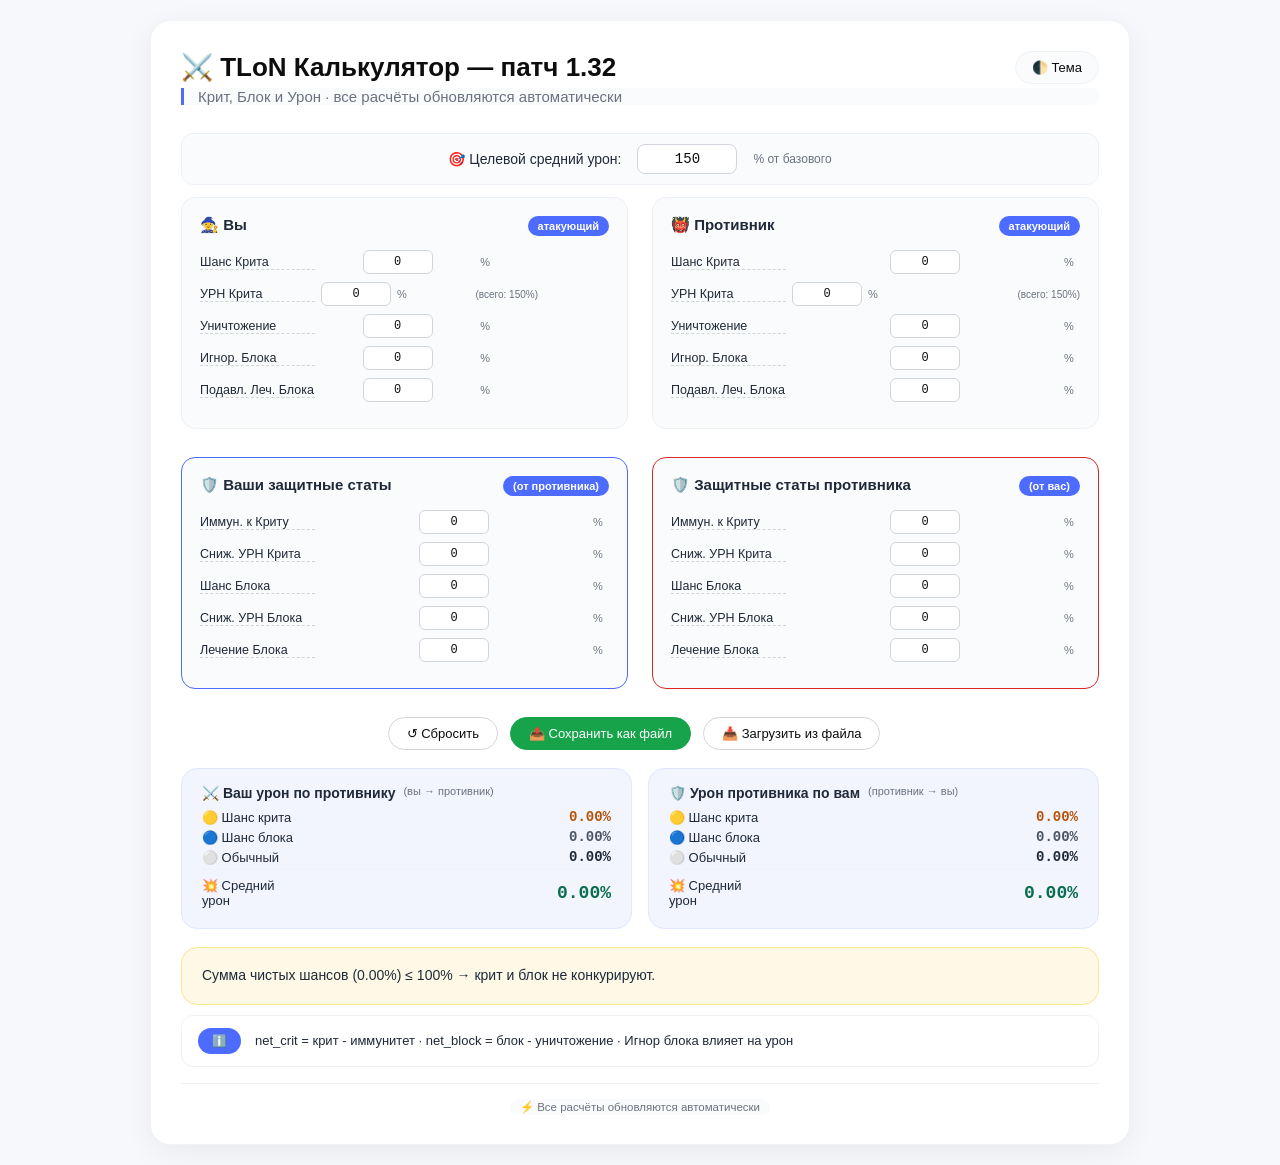
==== index.html @ c9ba6e14 "Initial commit" ====
<!DOCTYPE html>
<html lang="ru">
<head>
<meta charset="UTF-8">
<meta name="viewport" content="width=device-width, initial-scale=1.0">
<title>TLoN Калькулятор — патч 1.32</title>
<style>
:root{--bg:#f6f8fb;--card:#fff;--border:#f0f2f5;--text:#0d0d0d;--text2:#1f2937;--text3:#6b7280;--stat-bg:#fafbfc;--stat-border:#edf0f5;--result-bg:#f2f5fe;--result-border:#e0e7ff;--analysis-bg:#fef9e7;--analysis-border:#fde68a;--input-bg:#fff;--input-border:#d1d5db;--shadow:0 8px 30px rgba(0,0,0,0.06);--tooltip-bg:#1f2937;--tooltip-text:#fff;--good:#16a34a}
[data-theme="dark"]{--bg:#1a1a2e;--card:#16213e;--border:#2a2a4a;--text:#e8e8f0;--text2:#c8c8d8;--text3:#8888aa;--stat-bg:#1e2a4a;--stat-border:#2a3a5a;--result-bg:#1a2a4a;--result-border:#2a4a6a;--analysis-bg:#2a2a1a;--analysis-border:#5a4a2a;--input-bg:#1a1a3a;--input-border:#3a3a5a;--shadow:0 8px 30px rgba(0,0,0,0.3);--tooltip-bg:#3a3a5a;--tooltip-text:#e8e8f0}
*{box-sizing:border-box;margin:0;padding:0}
body{font-family:'Segoe UI',sans-serif;background:var(--bg);display:flex;justify-content:center;padding:20px;transition:.3s}
.calculator{max-width:980px;width:100%;background:var(--card);border-radius:20px;padding:30px;box-shadow:var(--shadow);border:1px solid var(--border);transition:.3s}
.header{display:flex;justify-content:space-between;align-items:center;flex-wrap:wrap;gap:10px;margin-bottom:4px}
h1{font-size:26px;font-weight:600;color:var(--text)}
.theme-toggle{background:var(--stat-bg);border:1px solid var(--border);color:var(--text);padding:8px 16px;border-radius:30px;font-size:13px;cursor:pointer;transition:.15s}
.theme-toggle:hover{background:var(--result-bg)}
.subhead{font-size:15px;color:var(--text3);margin-bottom:28px;border-left:3px solid #4d6bfe;padding-left:14px;background:var(--stat-bg);border-radius:0 8px 8px 0}
.two-col{display:grid;grid-template-columns:1fr 1fr;gap:24px;margin-bottom:28px}
.stat-group{background:var(--stat-bg);border-radius:14px;padding:18px;border:1px solid var(--stat-border)}
.stat-group h3{font-size:15px;font-weight:600;color:var(--text2);margin-bottom:14px;display:flex;gap:8px}
.stat-group h3 .badge{background:#4d6bfe;color:#fff;font-size:11px;padding:0 10px;border-radius:20px;line-height:20px;margin-left:auto}
.stat-row{display:flex;align-items:center;justify-content:space-between;margin-bottom:8px;gap:6px;position:relative}
.stat-row label{font-size:12.5px;font-weight:450;color:var(--text2);flex:0 0 115px;cursor:help;border-bottom:1px dashed var(--input-border);transition:.15s}
.stat-row label:hover{color:#4d6bfe}
.stat-row input{width:70px;padding:4px 5px;border:1px solid var(--input-border);border-radius:6px;font-size:12px;font-weight:500;background:var(--input-bg);color:var(--text);text-align:center;font-family:'JetBrains Mono',monospace;transition:.15s}
.stat-row input:focus{outline:none;border-color:#4d6bfe;box-shadow:0 0 0 3px rgba(77,107,254,0.15)}
.stat-row .unit{font-size:11px;color:var(--text3);min-width:16px}
.stat-row .hint{font-size:10px;color:var(--text3);margin-left:auto;white-space:nowrap}
.stat-row .upgrade-need{font-size:11px;color:var(--good);min-width:65px;text-align:right;font-weight:600}
.stat-row .upgrade-need.zero{color:var(--text3);font-weight:400}
.tooltip-text{display:none;position:absolute;bottom:calc(100%+8px);left:0;background:var(--tooltip-bg);color:var(--tooltip-text);font-size:11px;padding:6px 10px;border-radius:8px;max-width:260px;z-index:100;line-height:1.4;box-shadow:0 4px 12px rgba(0,0,0,0.15)}
.tooltip-text::after{content:'';position:absolute;top:100%;left:20px;border:5px solid transparent;border-top-color:var(--tooltip-bg)}
.stat-row label:hover+.tooltip-text{display:block}
.results-grid{display:grid;grid-template-columns:1fr 1fr;gap:16px;margin:6px 0 18px}
.results-panel{background:var(--result-bg);border-radius:16px;padding:16px 20px;border:1px solid var(--result-border)}
.results-panel.analysis{background:var(--analysis-bg);border-color:var(--analysis-border)}
.results-panel .panel-title{font-size:14px;font-weight:600;color:var(--text2);margin-bottom:8px;display:flex;gap:8px}
.results-panel .panel-title .badge{font-size:11px;font-weight:400;color:var(--text3)}
.results-panel .stat-row{margin-bottom:4px}
.results-panel .stat-row label{font-size:13px;flex:0 0 100px;border:none;cursor:default}
.results-panel .stat-row .value{font-weight:600;font-family:'JetBrains Mono',monospace;font-size:14px}
.results-panel .stat-row .value.crit{color:#b45309}
.results-panel .stat-row .value.block{color:#4b5563}
.results-panel .stat-row .value.normal{color:var(--text2)}
.results-panel .stat-row .value.damage{color:#0b6e4f}
.action-bar{display:flex;gap:12px;flex-wrap:wrap;margin:12px 0 18px;justify-content:center}
.action-btn{background:var(--card);border:1px solid var(--input-border);color:var(--text);padding:8px 18px;border-radius:30px;font-size:13px;font-weight:500;cursor:pointer;transition:.15s}
.action-btn:hover{background:var(--stat-bg)}
.action-btn.green{background:var(--good);color:#fff;border-color:var(--good)}
.action-btn.green:hover{background:#15803d}
.target-row{display:flex;align-items:center;gap:16px;flex-wrap:wrap;justify-content:center;margin:6px 0 12px;padding:10px 16px;background:var(--stat-bg);border-radius:12px;border:1px solid var(--stat-border)}
.target-row label{font-size:14px;color:var(--text2);font-weight:500}
.target-row input{width:100px;padding:6px 8px;border:1px solid var(--input-border);border-radius:8px;font-size:14px;font-weight:500;background:var(--input-bg);color:var(--text);text-align:center;font-family:'JetBrains Mono',monospace}
.target-row input:focus{outline:none;border-color:#4d6bfe}
.target-row .target-hint{font-size:12px;color:var(--text3)}
.highlight-box{background:var(--card);border-radius:12px;padding:12px 16px;margin-top:10px;border:1px solid var(--border);font-size:13.5px;display:flex;align-items:center;gap:14px;flex-wrap:wrap}
.highlight-box .tag{background:#4d6bfe;color:#fff;border-radius:40px;padding:0 14px;font-weight:500;font-size:12px;line-height:26px}
.highlight-box .note{color:var(--text2);font-size:13px}
.footer{margin-top:16px;font-size:11.5px;color:var(--text3);text-align:center;border-top:1px solid var(--border);padding-top:16px}
.footer span{background:var(--stat-bg);padding:2px 10px;border-radius:30px}
input[type=number]::-webkit-outer-spin-button,input[type=number]::-webkit-inner-spin-button{-webkit-appearance:none;margin:0}
input[type=number]{-moz-appearance:textfield}
.toast{position:fixed;bottom:30px;left:50%;transform:translateX(-50%);background:var(--tooltip-bg);color:var(--tooltip-text);padding:12px 24px;border-radius:12px;font-size:14px;opacity:0;transition:opacity .3s;pointer-events:none;z-index:999}
.toast.show{opacity:1}
@media(max-width:680px){.two-col,.results-grid{grid-template-columns:1fr;gap:16px}.stat-row label{flex:0 0 80px;font-size:11px}.stat-row input{width:60px;font-size:11px}.calculator{padding:18px}}
</style>
</head>
<body>
<div class="calculator">
<div class="header">
<h1>⚔️ TLoN Калькулятор — патч 1.32</h1>
<button class="theme-toggle" onclick="toggleTheme()">🌓 Тема</button>
</div>
<div class="subhead">Крит, Блок и Урон · все расчёты обновляются автоматически</div>

<div class="target-row">
<label>🎯 Целевой средний урон:</label>
<input type="number" id="targetDmg" value="150" step="any" oninput="calc()">
<span class="target-hint">% от базового</span>
</div>

<div class="two-col">
<div class="stat-group">
<h3>🧙 Вы <span class="badge">атакующий</span></h3>
<div class="stat-row"><label>Шанс Крита</label><input type="number" id="cr" value="0" step="any" oninput="calc()"><span class="unit">%</span><span class="upgrade-need" id="need_cr"></span></div>
<div class="stat-row"><label>УРН Крита</label><input type="number" id="cdmg" value="0" step="any" oninput="calc()"><span class="unit">%</span><span class="hint">(всего: <span id="total_cdmg">150</span>%)</span><span class="upgrade-need" id="need_cdmg"></span></div>
<div class="stat-row"><label>Уничтожение</label><input type="number" id="br" value="0" step="any" oninput="calc()"><span class="unit">%</span><span class="upgrade-need" id="need_br"></span></div>
<div class="stat-row"><label>Игнор. Блока</label><input type="number" id="ig" value="0" step="any" oninput="calc()"><span class="unit">%</span><span class="upgrade-need" id="need_ig"></span></div>
<div class="stat-row"><label>Подавл. Леч. Блока</label><input type="number" id="brs" value="0" step="any" oninput="calc()"><span class="unit">%</span><span class="upgrade-need" id="need_brs"></span></div>
</div>
<div class="stat-group">
<h3>👹 Противник <span class="badge">атакующий</span></h3>
<div class="stat-row"><label>Шанс Крита</label><input type="number" id="en_cr" value="0" step="any" oninput="calc()"><span class="unit">%</span></div>
<div class="stat-row"><label>УРН Крита</label><input type="number" id="en_cdmg" value="0" step="any" oninput="calc()"><span class="unit">%</span><span class="hint">(всего: <span id="en_total_cdmg">150</span>%)</span></div>
<div class="stat-row"><label>Уничтожение</label><input type="number" id="en_br" value="0" step="any" oninput="calc()"><span class="unit">%</span></div>
<div class="stat-row"><label>Игнор. Блока</label><input type="number" id="en_ig" value="0" step="any" oninput="calc()"><span class="unit">%</span></div>
<div class="stat-row"><label>Подавл. Леч. Блока</label><input type="number" id="en_brs" value="0" step="any" oninput="calc()"><span class="unit">%</span></div>
</div>
</div>

<div class="two-col">
<div class="stat-group" style="border-color:#4d6bfe;">
<h3>🛡️ Ваши защитные статы <span class="badge">(от противника)</span></h3>
<div class="stat-row"><label>Иммун. к Криту</label><input type="number" id="def_cr" value="0" step="any" oninput="calc()"><span class="unit">%</span></div>
<div class="stat-row"><label>Сниж. УРН Крита</label><input type="number" id="def_cdmg" value="0" step="any" oninput="calc()"><span class="unit">%</span></div>
<div class="stat-row"><label>Шанс Блока</label><input type="number" id="def_blk" value="0" step="any" oninput="calc()"><span class="unit">%</span></div>
<div class="stat-row"><label>Сниж. УРН Блока</label><input type="number" id="def_bdr" value="0" step="any" oninput="calc()"><span class="unit">%</span></div>
<div class="stat-row"><label>Лечение Блока</label><input type="number" id="def_brecov" value="0" step="any" oninput="calc()"><span class="unit">%</span></div>
</div>
<div class="stat-group" style="border-color:#dc2626;">
<h3>🛡️ Защитные статы противника <span class="badge">(от вас)</span></h3>
<div class="stat-row"><label>Иммун. к Криту</label><input type="number" id="en_def_cr" value="0" step="any" oninput="calc()"><span class="unit">%</span></div>
<div class="stat-row"><label>Сниж. УРН Крита</label><input type="number" id="en_def_cdmg" value="0" step="any" oninput="calc()"><span class="unit">%</span></div>
<div class="stat-row"><label>Шанс Блока</label><input type="number" id="en_def_blk" value="0" step="any" oninput="calc()"><span class="unit">%</span></div>
<div class="stat-row"><label>Сниж. УРН Блока</label><input type="number" id="en_def_bdr" value="0" step="any" oninput="calc()"><span class="unit">%</span></div>
<div class="stat-row"><label>Лечение Блока</label><input type="number" id="en_def_brecov" value="0" step="any" oninput="calc()"><span class="unit">%</span></div>
</div>
</div>

<div class="action-bar">
<button class="action-btn" onclick="resetDefault()">↺ Сбросить</button>
<button class="action-btn green" onclick="exportJSON()">📤 Сохранить как файл</button>
<button class="action-btn" onclick="document.getElementById('importFile').click()">📥 Загрузить из файла</button>
<input type="file" id="importFile" accept=".json" style="display:none" onchange="importJSON(event)">
<span id="statusLabel" style="font-size:12px;color:var(--text3);display:flex;align-items:center;"></span>
</div>

<div class="results-grid">
<div class="results-panel">
<div class="panel-title">⚔️ Ваш урон по противнику <span class="badge">(вы → противник)</span></div>
<div class="stat-row"><label>🟡 Шанс крита</label><span class="value crit" id="myCrit">0.00%</span></div>
<div class="stat-row"><label>🔵 Шанс блока</label><span class="value block" id="myBlock">0.00%</span></div>
<div class="stat-row"><label>⚪ Обычный</label><span class="value normal" id="myNormal">0.00%</span></div>
<div class="stat-row" style="border-top:1px solid var(--border);padding-top:8px;margin-top:4px;"><label>💥 Средний урон</label><span class="value damage" id="myAvg" style="font-size:18px;">0.00%</span></div>
</div>
<div class="results-panel">
<div class="panel-title">🛡️ Урон противника по вам <span class="badge">(противник → вы)</span></div>
<div class="stat-row"><label>🟡 Шанс крита</label><span class="value crit" id="enemyCrit">0.00%</span></div>
<div class="stat-row"><label>🔵 Шанс блока</label><span class="value block" id="enemyBlock">0.00%</span></div>
<div class="stat-row"><label>⚪ Обычный</label><span class="value normal" id="enemyNormal">0.00%</span></div>
<div class="stat-row" style="border-top:1px solid var(--border);padding-top:8px;margin-top:4px;"><label>💥 Средний урон</label><span class="value damage" id="enemyAvg" style="font-size:18px;">0.00%</span></div>
</div>
</div>

<div class="results-panel analysis">
<div id="analysis" style="font-size:14px;line-height:1.7;color:var(--text2);">
Сумма чистых шансов (0.00%) ≤ 100% → крит и блок не конкурируют.
</div>
</div>

<div class="highlight-box"><span class="tag">ℹ️</span><span class="note" id="infoText">net_crit = крит - иммунитет · net_block = блок - уничтожение · Игнор блока влияет на урон</span></div>
<div class="footer"><span>⚡ Все расчёты обновляются автоматически</span></div>
</div>

<div id="toast" class="toast"></div>

<script>
// ============================================================
// БАЗОВЫЕ ЗНАЧЕНИЯ (все нулевые)
// ============================================================
const IDS = ['cr','cdmg','br','ig','brs','en_cr','en_cdmg','en_br','en_ig','en_brs','def_cr','def_cdmg','def_blk','def_bdr','def_brecov','en_def_cr','en_def_cdmg','en_def_blk','en_def_bdr','en_def_brecov'];
const ZERO = {};
for (const id of IDS) ZERO[id] = 0;

// Текущие базовые значения (изначально нулевые)
let currentDefaults = { ...ZERO };

// ============================================================
// ОСНОВНОЙ РАСЧЁТ
// ============================================================
function getVal(id) { return parseFloat(document.getElementById(id).value) || 0; }

function calcDmg(a, d) {
    let cd = Math.max(150 + a.cdmg - d.cdmg, 100);
    let ig = Math.max(a.ig - d.bdr, 0);
    let brs = Math.min(Math.max(d.brecov - a.brs, 0), 100);
    let nc = Math.max(a.cr - d.cr, 0);
    let nb = Math.max(d.blk - a.br, 0);
    let bd = (1 - (0.5 * (1 - ig/100))) * (1 - brs/100);
    let cr, bl, wh, bf, total;
    if (nc + nb > 100) {
        let r = nc / (nc + nb), b = nb / (nc + nb);
        cr = Math.min(r, 1); bl = Math.min(b, 1);
        wh = (1 - cr) * (1 - b);
        bf = (1 - cr) * b;
        total = cr * (cd/100) + wh + bf * bd;
    } else {
        cr = Math.min(nc/100, 1); bl = Math.min(nb/100, 1);
        wh = (1 - cr) * (1 - bl);
        bf = (1 - cr) * bl;
        total = cr * (cd/100) + wh + bf * bd;
    }
    return { crit: cr*100, block: bf*100, normal: wh*100, avg: total*100 };
}

function calc() {
    let a = { cr:getVal('cr'), cdmg:getVal('cdmg'), br:getVal('br'), ig:getVal('ig'), brs:getVal('brs') };
    let ae = { cr:getVal('en_cr'), cdmg:getVal('en_cdmg'), br:getVal('en_br'), ig:getVal('en_ig'), brs:getVal('en_brs') };
    let d = { cr:getVal('en_def_cr'), cdmg:getVal('en_def_cdmg'), blk:getVal('en_def_blk'), bdr:getVal('en_def_bdr'), brecov:getVal('en_def_brecov') };
    let dm = { cr:getVal('def_cr'), cdmg:getVal('def_cdmg'), blk:getVal('def_blk'), bdr:getVal('def_bdr'), brecov:getVal('def_brecov') };

    document.getElementById('total_cdmg').textContent = (150 + a.cdmg).toFixed(2);
    document.getElementById('en_total_cdmg').textContent = (150 + ae.cdmg).toFixed(2);

    let my = calcDmg(a, d);
    let en = calcDmg(ae, dm);

    document.getElementById('myCrit').textContent = my.crit.toFixed(2) + '%';
    document.getElementById('myBlock').textContent = my.block.toFixed(2) + '%';
    document.getElementById('myNormal').textContent = my.normal.toFixed(2) + '%';
    document.getElementById('myAvg').textContent = my.avg.toFixed(2) + '%';

    document.getElementById('enemyCrit').textContent = en.crit.toFixed(2) + '%';
    document.getElementById('enemyBlock').textContent = en.block.toFixed(2) + '%';
    document.getElementById('enemyNormal').textContent = en.normal.toFixed(2) + '%';
    document.getElementById('enemyAvg').textContent = en.avg.toFixed(2) + '%';

    let nc = Math.max(a.cr - d.cr, 0), nb = Math.max(d.blk - a.br, 0);
    document.getElementById('analysis').innerHTML = 
        (nc + nb > 100) ? 
        `Сумма чистых шансов (${(nc+nb).toFixed(2)}%) > 100% → крит и блок конкурируют.` :
        `Сумма чистых шансов (${(nc+nb).toFixed(2)}%) ≤ 100% → крит и блок не конкурируют.`;

    // Прокачка
    let target = getVal('targetDmg');
    let keys = ['cr','cdmg','br','ig','brs'];
    let ids = ['need_cr','need_cdmg','need_br','need_ig','need_brs'];
    function dmgFor(c) {
        let cd = Math.max(150 + c.cdmg - d.cdmg, 100);
        let ig = Math.max(c.ig - d.bdr, 0);
        let brs = Math.min(Math.max(d.brecov - c.brs, 0), 100);
        let nc = Math.max(c.cr - d.cr, 0);
        let nb = Math.max(d.blk - c.br, 0);
        let bd = (1 - (0.5 * (1 - ig/100))) * (1 - brs/100);
        if (nc + nb > 100) {
            let r = nc / (nc + nb), b = nb / (nc + nb);
            let cr = Math.min(r, 1), bl = Math.min(b, 1);
            let wh = (1 - cr) * (1 - bl), bf = (1 - cr) * bl;
            return (cr * (cd/100) + wh + bf * bd) * 100;
        } else {
            let cr = Math.min(nc/100, 1), bl = Math.min(nb/100, 1);
            let wh = (1 - cr) * (1 - bl), bf = (1 - cr) * bl;
            return (cr * (cd/100) + wh + bf * bd) * 100;
        }
    }
    let cur = dmgFor(a);
    for (let i = 0; i < keys.length; i++) {
        let k = keys[i], c = {...a}, step = 0, dmg = cur;
        while (dmg < target && step < 1000) { step += 5; c[k] = a[k] + step; dmg = dmgFor(c); }
        let el = document.getElementById(ids[i]);
        if (target <= 0 || target <= cur) { el.textContent = ''; el.className = 'upgrade-need zero'; }
        else if (step >= 1000) { el.textContent = '∞'; el.className = 'upgrade-need'; }
        else { el.textContent = `+${step.toFixed(0)}%`; el.className = 'upgrade-need'; }
    }
}

// ============================================================
// СБРОС К ТЕКУЩИМ БАЗОВЫМ ЗНАЧЕНИЯМ
// ============================================================
function resetDefault() {
    for (const id of IDS) {
        document.getElementById(id).value = currentDefaults[id] || 0;
    }
    document.getElementById('targetDmg').value = 150;
    calc();
    showToast('↺ Сброшено к базовым значениям');
}

// ============================================================
// ЭКСПОРТ / ИМПОРТ
// ============================================================
function exportJSON() {
    let vals = {};
    for (const id of IDS) vals[id] = parseFloat(document.getElementById(id).value) || 0;
    vals.target = parseFloat(document.getElementById('targetDmg').value) || 150;
    const blob = new Blob([JSON.stringify(vals, null, 2)], {type: 'application/json'});
    const url = URL.createObjectURL(blob);
    const a = document.createElement('a');
    a.href = url;
    a.download = 'tlon_calc_backup.json';
    a.click();
    URL.revokeObjectURL(url);
    showToast('📤 Данные сохранены в файл');
}

function importJSON(event) {
    const file = event.target.files[0];
    if (!file) return;
    const reader = new FileReader();
    reader.onload = function(e) {
        try {
            const data = JSON.parse(e.target.result);
            for (const id of IDS) {
                if (id in data) document.getElementById(id).value = data[id];
            }
            if ('target' in data) document.getElementById('targetDmg').value = data.target;
            
            for (const id of IDS) {
                currentDefaults[id] = parseFloat(document.getElementById(id).value) || 0;
            }
            
            document.getElementById('statusLabel').innerHTML = '✅ Базовые обновлены из файла';
            calc();
            showToast('📥 Данные загружены и сохранены как базовые');
        } catch(err) {
            showToast('❌ Ошибка импорта');
        }
    };
    reader.readAsText(file);
    event.target.value = '';
}

function toggleTheme() {
    let html = document.documentElement;
    let current = html.get
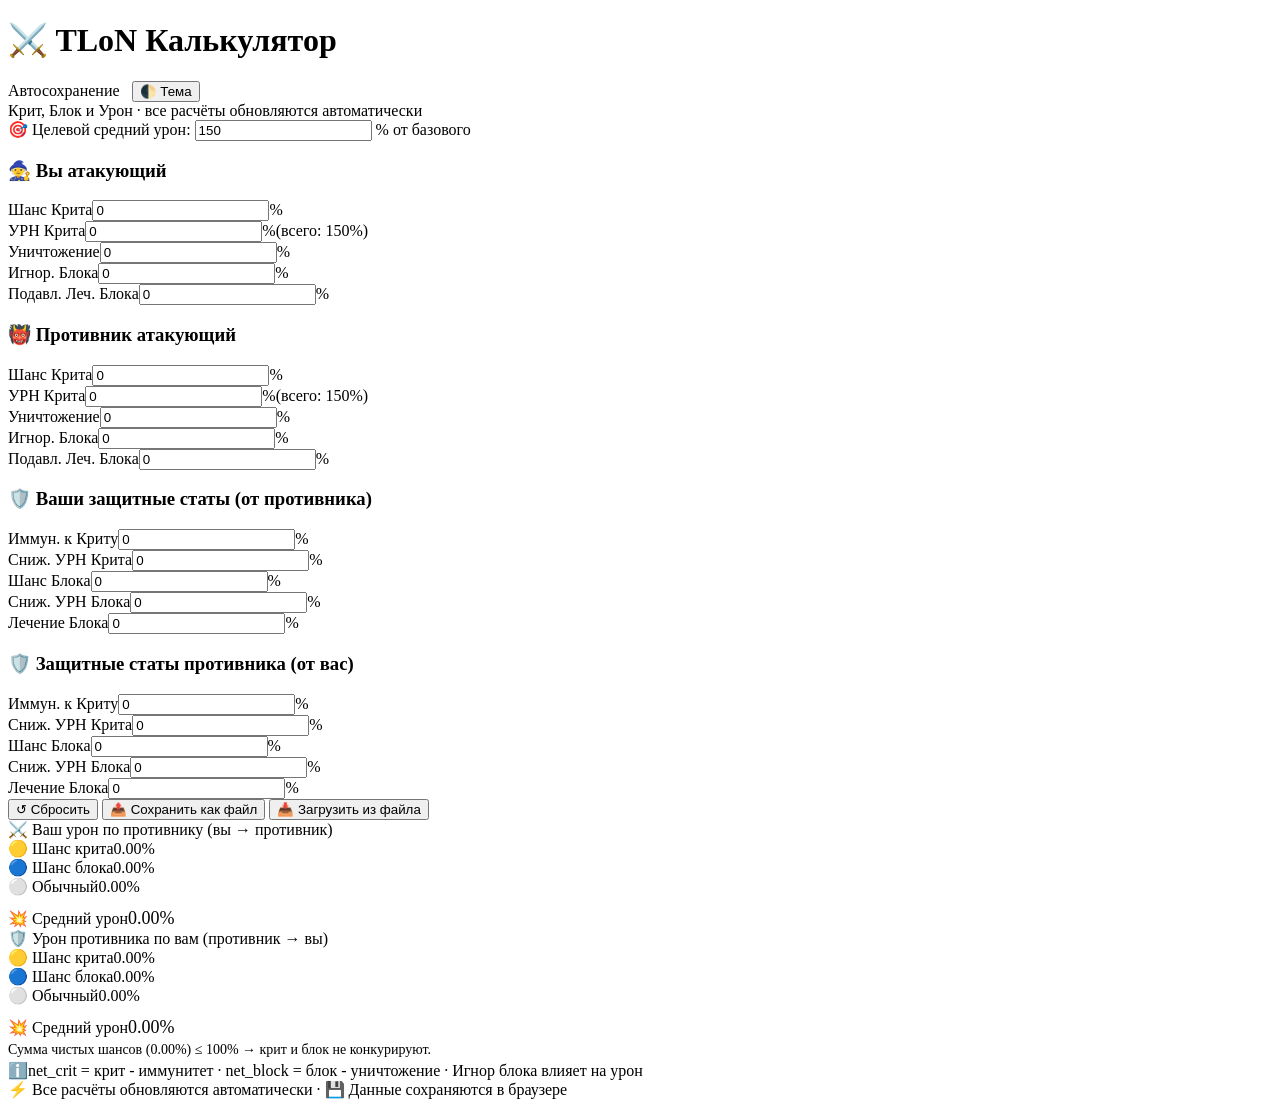
==== commit 378cd929: "Update index.html" ====
--- a/index.html
+++ b/index.html
@@ -1,315 +1,103 @@
 <!DOCTYPE html>
-<html lang="ru">
+<html lang="ru" data-theme="light">
 <head>
-<meta charset="UTF-8">
-<meta name="viewport" content="width=device-width, initial-scale=1.0">
-<title>TLoN Калькулятор — патч 1.32</title>
-<style>
-:root{--bg:#f6f8fb;--card:#fff;--border:#f0f2f5;--text:#0d0d0d;--text2:#1f2937;--text3:#6b7280;--stat-bg:#fafbfc;--stat-border:#edf0f5;--result-bg:#f2f5fe;--result-border:#e0e7ff;--analysis-bg:#fef9e7;--analysis-border:#fde68a;--input-bg:#fff;--input-border:#d1d5db;--shadow:0 8px 30px rgba(0,0,0,0.06);--tooltip-bg:#1f2937;--tooltip-text:#fff;--good:#16a34a}
-[data-theme="dark"]{--bg:#1a1a2e;--card:#16213e;--border:#2a2a4a;--text:#e8e8f0;--text2:#c8c8d8;--text3:#8888aa;--stat-bg:#1e2a4a;--stat-border:#2a3a5a;--result-bg:#1a2a4a;--result-border:#2a4a6a;--analysis-bg:#2a2a1a;--analysis-border:#5a4a2a;--input-bg:#1a1a3a;--input-border:#3a3a5a;--shadow:0 8px 30px rgba(0,0,0,0.3);--tooltip-bg:#3a3a5a;--tooltip-text:#e8e8f0}
-*{box-sizing:border-box;margin:0;padding:0}
-body{font-family:'Segoe UI',sans-serif;background:var(--bg);display:flex;justify-content:center;padding:20px;transition:.3s}
-.calculator{max-width:980px;width:100%;background:var(--card);border-radius:20px;padding:30px;box-shadow:var(--shadow);border:1px solid var(--border);transition:.3s}
-.header{display:flex;justify-content:space-between;align-items:center;flex-wrap:wrap;gap:10px;margin-bottom:4px}
-h1{font-size:26px;font-weight:600;color:var(--text)}
-.theme-toggle{background:var(--stat-bg);border:1px solid var(--border);color:var(--text);padding:8px 16px;border-radius:30px;font-size:13px;cursor:pointer;transition:.15s}
-.theme-toggle:hover{background:var(--result-bg)}
-.subhead{font-size:15px;color:var(--text3);margin-bottom:28px;border-left:3px solid #4d6bfe;padding-left:14px;background:var(--stat-bg);border-radius:0 8px 8px 0}
-.two-col{display:grid;grid-template-columns:1fr 1fr;gap:24px;margin-bottom:28px}
-.stat-group{background:var(--stat-bg);border-radius:14px;padding:18px;border:1px solid var(--stat-border)}
-.stat-group h3{font-size:15px;font-weight:600;color:var(--text2);margin-bottom:14px;display:flex;gap:8px}
-.stat-group h3 .badge{background:#4d6bfe;color:#fff;font-size:11px;padding:0 10px;border-radius:20px;line-height:20px;margin-left:auto}
-.stat-row{display:flex;align-items:center;justify-content:space-between;margin-bottom:8px;gap:6px;position:relative}
-.stat-row label{font-size:12.5px;font-weight:450;color:var(--text2);flex:0 0 115px;cursor:help;border-bottom:1px dashed var(--input-border);transition:.15s}
-.stat-row label:hover{color:#4d6bfe}
-.stat-row input{width:70px;padding:4px 5px;border:1px solid var(--input-border);border-radius:6px;font-size:12px;font-weight:500;background:var(--input-bg);color:var(--text);text-align:center;font-family:'JetBrains Mono',monospace;transition:.15s}
-.stat-row input:focus{outline:none;border-color:#4d6bfe;box-shadow:0 0 0 3px rgba(77,107,254,0.15)}
-.stat-row .unit{font-size:11px;color:var(--text3);min-width:16px}
-.stat-row .hint{font-size:10px;color:var(--text3);margin-left:auto;white-space:nowrap}
-.stat-row .upgrade-need{font-size:11px;color:var(--good);min-width:65px;text-align:right;font-weight:600}
-.stat-row .upgrade-need.zero{color:var(--text3);font-weight:400}
-.tooltip-text{display:none;position:absolute;bottom:calc(100%+8px);left:0;background:var(--tooltip-bg);color:var(--tooltip-text);font-size:11px;padding:6px 10px;border-radius:8px;max-width:260px;z-index:100;line-height:1.4;box-shadow:0 4px 12px rgba(0,0,0,0.15)}
-.tooltip-text::after{content:'';position:absolute;top:100%;left:20px;border:5px solid transparent;border-top-color:var(--tooltip-bg)}
-.stat-row label:hover+.tooltip-text{display:block}
-.results-grid{display:grid;grid-template-columns:1fr 1fr;gap:16px;margin:6px 0 18px}
-.results-panel{background:var(--result-bg);border-radius:16px;padding:16px 20px;border:1px solid var(--result-border)}
-.results-panel.analysis{background:var(--analysis-bg);border-color:var(--analysis-border)}
-.results-panel .panel-title{font-size:14px;font-weight:600;color:var(--text2);margin-bottom:8px;display:flex;gap:8px}
-.results-panel .panel-title .badge{font-size:11px;font-weight:400;color:var(--text3)}
-.results-panel .stat-row{margin-bottom:4px}
-.results-panel .stat-row label{font-size:13px;flex:0 0 100px;border:none;cursor:default}
-.results-panel .stat-row .value{font-weight:600;font-family:'JetBrains Mono',monospace;font-size:14px}
-.results-panel .stat-row .value.crit{color:#b45309}
-.results-panel .stat-row .value.block{color:#4b5563}
-.results-panel .stat-row .value.normal{color:var(--text2)}
-.results-panel .stat-row .value.damage{color:#0b6e4f}
-.action-bar{display:flex;gap:12px;flex-wrap:wrap;margin:12px 0 18px;justify-content:center}
-.action-btn{background:var(--card);border:1px solid var(--input-border);color:var(--text);padding:8px 18px;border-radius:30px;font-size:13px;font-weight:500;cursor:pointer;transition:.15s}
-.action-btn:hover{background:var(--stat-bg)}
-.action-btn.green{background:var(--good);color:#fff;border-color:var(--good)}
-.action-btn.green:hover{background:#15803d}
-.target-row{display:flex;align-items:center;gap:16px;flex-wrap:wrap;justify-content:center;margin:6px 0 12px;padding:10px 16px;background:var(--stat-bg);border-radius:12px;border:1px solid var(--stat-border)}
-.target-row label{font-size:14px;color:var(--text2);font-weight:500}
-.target-row input{width:100px;padding:6px 8px;border:1px solid var(--input-border);border-radius:8px;font-size:14px;font-weight:500;background:var(--input-bg);color:var(--text);text-align:center;font-family:'JetBrains Mono',monospace}
-.target-row input:focus{outline:none;border-color:#4d6bfe}
-.target-row .target-hint{font-size:12px;color:var(--text3)}
-.highlight-box{background:var(--card);border-radius:12px;padding:12px 16px;margin-top:10px;border:1px solid var(--border);font-size:13.5px;display:flex;align-items:center;gap:14px;flex-wrap:wrap}
-.highlight-box .tag{background:#4d6bfe;color:#fff;border-radius:40px;padding:0 14px;font-weight:500;font-size:12px;line-height:26px}
-.highlight-box .note{color:var(--text2);font-size:13px}
-.footer{margin-top:16px;font-size:11.5px;color:var(--text3);text-align:center;border-top:1px solid var(--border);padding-top:16px}
-.footer span{background:var(--stat-bg);padding:2px 10px;border-radius:30px}
-input[type=number]::-webkit-outer-spin-button,input[type=number]::-webkit-inner-spin-button{-webkit-appearance:none;margin:0}
-input[type=number]{-moz-appearance:textfield}
-.toast{position:fixed;bottom:30px;left:50%;transform:translateX(-50%);background:var(--tooltip-bg);color:var(--tooltip-text);padding:12px 24px;border-radius:12px;font-size:14px;opacity:0;transition:opacity .3s;pointer-events:none;z-index:999}
-.toast.show{opacity:1}
-@media(max-width:680px){.two-col,.results-grid{grid-template-columns:1fr;gap:16px}.stat-row label{flex:0 0 80px;font-size:11px}.stat-row input{width:60px;font-size:11px}.calculator{padding:18px}}
-</style>
+    <meta charset="UTF-8">
+    <meta name="viewport" content="width=device-width, initial-scale=1.0">
+    <title>TLoN Калькулятор</title>
+    <link rel="stylesheet" href="style.css">
 </head>
 <body>
-<div class="calculator">
-<div class="header">
-<h1>⚔️ TLoN Калькулятор — патч 1.32</h1>
-<button class="theme-toggle" onclick="toggleTheme()">🌓 Тема</button>
-</div>
-<div class="subhead">Крит, Блок и Урон · все расчёты обновляются автоматически</div>
+    <div class="calculator">
+        <div class="header">
+            <h1>⚔️ TLoN Калькулятор</h1>
+            <div style="display:flex;gap:12px;align-items:center;">
+                <span class="status-indicator"><span class="status-dot" id="statusDot"></span><span id="statusText">Автосохранение</span></span>
+                <button class="theme-toggle" onclick="toggleTheme()">🌓 Тема</button>
+            </div>
+        </div>
+        <div class="subhead">Крит, Блок и Урон · все расчёты обновляются автоматически</div>
 
-<div class="target-row">
-<label>🎯 Целевой средний урон:</label>
-<input type="number" id="targetDmg" value="150" step="any" oninput="calc()">
-<span class="target-hint">% от базового</span>
-</div>
+        <div class="target-row">
+            <label>🎯 Целевой средний урон:</label>
+            <input type="number" id="targetDmg" value="150" step="any">
+            <span class="target-hint">% от базового</span>
+        </div>
 
-<div class="two-col">
-<div class="stat-group">
-<h3>🧙 Вы <span class="badge">атакующий</span></h3>
-<div class="stat-row"><label>Шанс Крита</label><input type="number" id="cr" value="0" step="any" oninput="calc()"><span class="unit">%</span><span class="upgrade-need" id="need_cr"></span></div>
-<div class="stat-row"><label>УРН Крита</label><input type="number" id="cdmg" value="0" step="any" oninput="calc()"><span class="unit">%</span><span class="hint">(всего: <span id="total_cdmg">150</span>%)</span><span class="upgrade-need" id="need_cdmg"></span></div>
-<div class="stat-row"><label>Уничтожение</label><input type="number" id="br" value="0" step="any" oninput="calc()"><span class="unit">%</span><span class="upgrade-need" id="need_br"></span></div>
-<div class="stat-row"><label>Игнор. Блока</label><input type="number" id="ig" value="0" step="any" oninput="calc()"><span class="unit">%</span><span class="upgrade-need" id="need_ig"></span></div>
-<div class="stat-row"><label>Подавл. Леч. Блока</label><input type="number" id="brs" value="0" step="any" oninput="calc()"><span class="unit">%</span><span class="upgrade-need" id="need_brs"></span></div>
-</div>
-<div class="stat-group">
-<h3>👹 Противник <span class="badge">атакующий</span></h3>
-<div class="stat-row"><label>Шанс Крита</label><input type="number" id="en_cr" value="0" step="any" oninput="calc()"><span class="unit">%</span></div>
-<div class="stat-row"><label>УРН Крита</label><input type="number" id="en_cdmg" value="0" step="any" oninput="calc()"><span class="unit">%</span><span class="hint">(всего: <span id="en_total_cdmg">150</span>%)</span></div>
-<div class="stat-row"><label>Уничтожение</label><input type="number" id="en_br" value="0" step="any" oninput="calc()"><span class="unit">%</span></div>
-<div class="stat-row"><label>Игнор. Блока</label><input type="number" id="en_ig" value="0" step="any" oninput="calc()"><span class="unit">%</span></div>
-<div class="stat-row"><label>Подавл. Леч. Блока</label><input type="number" id="en_brs" value="0" step="any" oninput="calc()"><span class="unit">%</span></div>
-</div>
-</div>
+        <div class="two-col">
+            <div class="stat-group">
+                <h3>🧙 Вы <span class="badge">атакующий</span></h3>
+                <div class="stat-row"><label>Шанс Крита</label><input type="number" id="cr" value="0" step="any"><span class="unit">%</span><span class="upgrade-need" id="need_cr"></span></div>
+                <div class="stat-row"><label>УРН Крита</label><input type="number" id="cdmg" value="0" step="any"><span class="unit">%</span><span class="hint">(всего: <span id="total_cdmg">150</span>%)</span><span class="upgrade-need" id="need_cdmg"></span></div>
+                <div class="stat-row"><label>Уничтожение</label><input type="number" id="br" value="0" step="any"><span class="unit">%</span><span class="upgrade-need" id="need_br"></span></div>
+                <div class="stat-row"><label>Игнор. Блока</label><input type="number" id="ig" value="0" step="any"><span class="unit">%</span><span class="upgrade-need" id="need_ig"></span></div>
+                <div class="stat-row"><label>Подавл. Леч. Блока</label><input type="number" id="brs" value="0" step="any"><span class="unit">%</span><span class="upgrade-need" id="need_brs"></span></div>
+            </div>
+            <div class="stat-group">
+                <h3>👹 Противник <span class="badge">атакующий</span></h3>
+                <div class="stat-row"><label>Шанс Крита</label><input type="number" id="en_cr" value="0" step="any"><span class="unit">%</span></div>
+                <div class="stat-row"><label>УРН Крита</label><input type="number" id="en_cdmg" value="0" step="any"><span class="unit">%</span><span class="hint">(всего: <span id="en_total_cdmg">150</span>%)</span></div>
+                <div class="stat-row"><label>Уничтожение</label><input type="number" id="en_br" value="0" step="any"><span class="unit">%</span></div>
+                <div class="stat-row"><label>Игнор. Блока</label><input type="number" id="en_ig" value="0" step="any"><span class="unit">%</span></div>
+                <div class="stat-row"><label>Подавл. Леч. Блока</label><input type="number" id="en_brs" value="0" step="any"><span class="unit">%</span></div>
+            </div>
+        </div>
 
-<div class="two-col">
-<div class="stat-group" style="border-color:#4d6bfe;">
-<h3>🛡️ Ваши защитные статы <span class="badge">(от противника)</span></h3>
-<div class="stat-row"><label>Иммун. к Криту</label><input type="number" id="def_cr" value="0" step="any" oninput="calc()"><span class="unit">%</span></div>
-<div class="stat-row"><label>Сниж. УРН Крита</label><input type="number" id="def_cdmg" value="0" step="any" oninput="calc()"><span class="unit">%</span></div>
-<div class="stat-row"><label>Шанс Блока</label><input type="number" id="def_blk" value="0" step="any" oninput="calc()"><span class="unit">%</span></div>
-<div class="stat-row"><label>Сниж. УРН Блока</label><input type="number" id="def_bdr" value="0" step="any" oninput="calc()"><span class="unit">%</span></div>
-<div class="stat-row"><label>Лечение Блока</label><input type="number" id="def_brecov" value="0" step="any" oninput="calc()"><span class="unit">%</span></div>
-</div>
-<div class="stat-group" style="border-color:#dc2626;">
-<h3>🛡️ Защитные статы противника <span class="badge">(от вас)</span></h3>
-<div class="stat-row"><label>Иммун. к Криту</label><input type="number" id="en_def_cr" value="0" step="any" oninput="calc()"><span class="unit">%</span></div>
-<div class="stat-row"><label>Сниж. УРН Крита</label><input type="number" id="en_def_cdmg" value="0" step="any" oninput="calc()"><span class="unit">%</span></div>
-<div class="stat-row"><label>Шанс Блока</label><input type="number" id="en_def_blk" value="0" step="any" oninput="calc()"><span class="unit">%</span></div>
-<div class="stat-row"><label>Сниж. УРН Блока</label><input type="number" id="en_def_bdr" value="0" step="any" oninput="calc()"><span class="unit">%</span></div>
-<div class="stat-row"><label>Лечение Блока</label><input type="number" id="en_def_brecov" value="0" step="any" oninput="calc()"><span class="unit">%</span></div>
-</div>
-</div>
+        <div class="two-col">
+            <div class="stat-group" style="border-color:#4d6bfe;">
+                <h3>🛡️ Ваши защитные статы <span class="badge">(от противника)</span></h3>
+                <div class="stat-row"><label>Иммун. к Криту</label><input type="number" id="def_cr" value="0" step="any"><span class="unit">%</span></div>
+                <div class="stat-row"><label>Сниж. УРН Крита</label><input type="number" id="def_cdmg" value="0" step="any"><span class="unit">%</span></div>
+                <div class="stat-row"><label>Шанс Блока</label><input type="number" id="def_blk" value="0" step="any"><span class="unit">%</span></div>
+                <div class="stat-row"><label>Сниж. УРН Блока</label><input type="number" id="def_bdr" value="0" step="any"><span class="unit">%</span></div>
+                <div class="stat-row"><label>Лечение Блока</label><input type="number" id="def_brecov" value="0" step="any"><span class="unit">%</span></div>
+            </div>
+            <div class="stat-group" style="border-color:#dc2626;">
+                <h3>🛡️ Защитные статы противника <span class="badge">(от вас)</span></h3>
+                <div class="stat-row"><label>Иммун. к Криту</label><input type="number" id="en_def_cr" value="0" step="any"><span class="unit">%</span></div>
+                <div class="stat-row"><label>Сниж. УРН Крита</label><input type="number" id="en_def_cdmg" value="0" step="any"><span class="unit">%</span></div>
+                <div class="stat-row"><label>Шанс Блока</label><input type="number" id="en_def_blk" value="0" step="any"><span class="unit">%</span></div>
+                <div class="stat-row"><label>Сниж. УРН Блока</label><input type="number" id="en_def_bdr" value="0" step="any"><span class="unit">%</span></div>
+                <div class="stat-row"><label>Лечение Блока</label><input type="number" id="en_def_brecov" value="0" step="any"><span class="unit">%</span></div>
+            </div>
+        </div>
 
-<div class="action-bar">
-<button class="action-btn" onclick="resetDefault()">↺ Сбросить</button>
-<button class="action-btn green" onclick="exportJSON()">📤 Сохранить как файл</button>
-<button class="action-btn" onclick="document.getElementById('importFile').click()">📥 Загрузить из файла</button>
-<input type="file" id="importFile" accept=".json" style="display:none" onchange="importJSON(event)">
-<span id="statusLabel" style="font-size:12px;color:var(--text3);display:flex;align-items:center;"></span>
-</div>
+        <div class="action-bar">
+            <button class="action-btn" onclick="resetDefault()">↺ Сбросить</button>
+            <button class="action-btn green" onclick="exportJSON()">📤 Сохранить как файл</button>
+            <button class="action-btn" onclick="document.getElementById('importFile').click()">📥 Загрузить из файла</button>
+            <input type="file" id="importFile" accept=".json" style="display:none">
+            <span id="statusLabel" style="font-size:12px;color:var(--text3);display:flex;align-items:center;"></span>
+        </div>
 
-<div class="results-grid">
-<div class="results-panel">
-<div class="panel-title">⚔️ Ваш урон по противнику <span class="badge">(вы → противник)</span></div>
-<div class="stat-row"><label>🟡 Шанс крита</label><span class="value crit" id="myCrit">0.00%</span></div>
-<div class="stat-row"><label>🔵 Шанс блока</label><span class="value block" id="myBlock">0.00%</span></div>
-<div class="stat-row"><label>⚪ Обычный</label><span class="value normal" id="myNormal">0.00%</span></div>
-<div class="stat-row" style="border-top:1px solid var(--border);padding-top:8px;margin-top:4px;"><label>💥 Средний урон</label><span class="value damage" id="myAvg" style="font-size:18px;">0.00%</span></div>
-</div>
-<div class="results-panel">
-<div class="panel-title">🛡️ Урон противника по вам <span class="badge">(противник → вы)</span></div>
-<div class="stat-row"><label>🟡 Шанс крита</label><span class="value crit" id="enemyCrit">0.00%</span></div>
-<div class="stat-row"><label>🔵 Шанс блока</label><span class="value block" id="enemyBlock">0.00%</span></div>
-<div class="stat-row"><label>⚪ Обычный</label><span class="value normal" id="enemyNormal">0.00%</span></div>
-<div class="stat-row" style="border-top:1px solid var(--border);padding-top:8px;margin-top:4px;"><label>💥 Средний урон</label><span class="value damage" id="enemyAvg" style="font-size:18px;">0.00%</span></div>
-</div>
-</div>
+        <div class="results-grid">
+            <div class="results-panel">
+                <div class="panel-title">⚔️ Ваш урон по противнику <span class="badge">(вы → противник)</span></div>
+                <div class="stat-row"><label>🟡 Шанс крита</label><span class="value crit" id="myCrit">0.00%</span></div>
+                <div class="stat-row"><label>🔵 Шанс блока</label><span class="value block" id="myBlock">0.00%</span></div>
+                <div class="stat-row"><label>⚪ Обычный</label><span class="value normal" id="myNormal">0.00%</span></div>
+                <div class="stat-row" style="border-top:1px solid var(--border);padding-top:8px;margin-top:4px;"><label>💥 Средний урон</label><span class="value damage" id="myAvg" style="font-size:18px;">0.00%</span></div>
+            </div>
+            <div class="results-panel">
+                <div class="panel-title">🛡️ Урон противника по вам <span class="badge">(противник → вы)</span></div>
+                <div class="stat-row"><label>🟡 Шанс крита</label><span class="value crit" id="enemyCrit">0.00%</span></div>
+                <div class="stat-row"><label>🔵 Шанс блока</label><span class="value block" id="enemyBlock">0.00%</span></div>
+                <div class="stat-row"><label>⚪ Обычный</label><span class="value normal" id="enemyNormal">0.00%</span></div>
+                <div class="stat-row" style="border-top:1px solid var(--border);padding-top:8px;margin-top:4px;"><label>💥 Средний урон</label><span class="value damage" id="enemyAvg" style="font-size:18px;">0.00%</span></div>
+            </div>
+        </div>
 
-<div class="results-panel analysis">
-<div id="analysis" style="font-size:14px;line-height:1.7;color:var(--text2);">
-Сумма чистых шансов (0.00%) ≤ 100% → крит и блок не конкурируют.
-</div>
-</div>
+        <div class="results-panel analysis">
+            <div id="analysis" style="font-size:14px;line-height:1.7;color:var(--text2);">
+                Сумма чистых шансов (0.00%) ≤ 100% → крит и блок не конкурируют.
+            </div>
+        </div>
 
-<div class="highlight-box"><span class="tag">ℹ️</span><span class="note" id="infoText">net_crit = крит - иммунитет · net_block = блок - уничтожение · Игнор блока влияет на урон</span></div>
-<div class="footer"><span>⚡ Все расчёты обновляются автоматически</span></div>
-</div>
+        <div class="highlight-box"><span class="tag">ℹ️</span><span class="note" id="infoText">net_crit = крит - иммунитет · net_block = блок - уничтожение · Игнор блока влияет на урон</span></div>
+        <div class="footer"><span>⚡ Все расчёты обновляются автоматически · 💾 Данные сохраняются в браузере</span></div>
+    </div>
 
-<div id="toast" class="toast"></div>
+    <div id="toast" class="toast"></div>
 
-<script>
-// ============================================================
-// БАЗОВЫЕ ЗНАЧЕНИЯ (все нулевые)
-// ============================================================
-const IDS = ['cr','cdmg','br','ig','brs','en_cr','en_cdmg','en_br','en_ig','en_brs','def_cr','def_cdmg','def_blk','def_bdr','def_brecov','en_def_cr','en_def_cdmg','en_def_blk','en_def_bdr','en_def_brecov'];
-const ZERO = {};
-for (const id of IDS) ZERO[id] = 0;
-
-// Текущие базовые значения (изначально нулевые)
-let currentDefaults = { ...ZERO };
-
-// ============================================================
-// ОСНОВНОЙ РАСЧЁТ
-// ============================================================
-function getVal(id) { return parseFloat(document.getElementById(id).value) || 0; }
-
-function calcDmg(a, d) {
-    let cd = Math.max(150 + a.cdmg - d.cdmg, 100);
-    let ig = Math.max(a.ig - d.bdr, 0);
-    let brs = Math.min(Math.max(d.brecov - a.brs, 0), 100);
-    let nc = Math.max(a.cr - d.cr, 0);
-    let nb = Math.max(d.blk - a.br, 0);
-    let bd = (1 - (0.5 * (1 - ig/100))) * (1 - brs/100);
-    let cr, bl, wh, bf, total;
-    if (nc + nb > 100) {
-        let r = nc / (nc + nb), b = nb / (nc + nb);
-        cr = Math.min(r, 1); bl = Math.min(b, 1);
-        wh = (1 - cr) * (1 - b);
-        bf = (1 - cr) * b;
-        total = cr * (cd/100) + wh + bf * bd;
-    } else {
-        cr = Math.min(nc/100, 1); bl = Math.min(nb/100, 1);
-        wh = (1 - cr) * (1 - bl);
-        bf = (1 - cr) * bl;
-        total = cr * (cd/100) + wh + bf * bd;
-    }
-    return { crit: cr*100, block: bf*100, normal: wh*100, avg: total*100 };
-}
-
-function calc() {
-    let a = { cr:getVal('cr'), cdmg:getVal('cdmg'), br:getVal('br'), ig:getVal('ig'), brs:getVal('brs') };
-    let ae = { cr:getVal('en_cr'), cdmg:getVal('en_cdmg'), br:getVal('en_br'), ig:getVal('en_ig'), brs:getVal('en_brs') };
-    let d = { cr:getVal('en_def_cr'), cdmg:getVal('en_def_cdmg'), blk:getVal('en_def_blk'), bdr:getVal('en_def_bdr'), brecov:getVal('en_def_brecov') };
-    let dm = { cr:getVal('def_cr'), cdmg:getVal('def_cdmg'), blk:getVal('def_blk'), bdr:getVal('def_bdr'), brecov:getVal('def_brecov') };
-
-    document.getElementById('total_cdmg').textContent = (150 + a.cdmg).toFixed(2);
-    document.getElementById('en_total_cdmg').textContent = (150 + ae.cdmg).toFixed(2);
-
-    let my = calcDmg(a, d);
-    let en = calcDmg(ae, dm);
-
-    document.getElementById('myCrit').textContent = my.crit.toFixed(2) + '%';
-    document.getElementById('myBlock').textContent = my.block.toFixed(2) + '%';
-    document.getElementById('myNormal').textContent = my.normal.toFixed(2) + '%';
-    document.getElementById('myAvg').textContent = my.avg.toFixed(2) + '%';
-
-    document.getElementById('enemyCrit').textContent = en.crit.toFixed(2) + '%';
-    document.getElementById('enemyBlock').textContent = en.block.toFixed(2) + '%';
-    document.getElementById('enemyNormal').textContent = en.normal.toFixed(2) + '%';
-    document.getElementById('enemyAvg').textContent = en.avg.toFixed(2) + '%';
-
-    let nc = Math.max(a.cr - d.cr, 0), nb = Math.max(d.blk - a.br, 0);
-    document.getElementById('analysis').innerHTML = 
-        (nc + nb > 100) ? 
-        `Сумма чистых шансов (${(nc+nb).toFixed(2)}%) > 100% → крит и блок конкурируют.` :
-        `Сумма чистых шансов (${(nc+nb).toFixed(2)}%) ≤ 100% → крит и блок не конкурируют.`;
-
-    // Прокачка
-    let target = getVal('targetDmg');
-    let keys = ['cr','cdmg','br','ig','brs'];
-    let ids = ['need_cr','need_cdmg','need_br','need_ig','need_brs'];
-    function dmgFor(c) {
-        let cd = Math.max(150 + c.cdmg - d.cdmg, 100);
-        let ig = Math.max(c.ig - d.bdr, 0);
-        let brs = Math.min(Math.max(d.brecov - c.brs, 0), 100);
-        let nc = Math.max(c.cr - d.cr, 0);
-        let nb = Math.max(d.blk - c.br, 0);
-        let bd = (1 - (0.5 * (1 - ig/100))) * (1 - brs/100);
-        if (nc + nb > 100) {
-            let r = nc / (nc + nb), b = nb / (nc + nb);
-            let cr = Math.min(r, 1), bl = Math.min(b, 1);
-            let wh = (1 - cr) * (1 - bl), bf = (1 - cr) * bl;
-            return (cr * (cd/100) + wh + bf * bd) * 100;
-        } else {
-            let cr = Math.min(nc/100, 1), bl = Math.min(nb/100, 1);
-            let wh = (1 - cr) * (1 - bl), bf = (1 - cr) * bl;
-            return (cr * (cd/100) + wh + bf * bd) * 100;
-        }
-    }
-    let cur = dmgFor(a);
-    for (let i = 0; i < keys.length; i++) {
-        let k = keys[i], c = {...a}, step = 0, dmg = cur;
-        while (dmg < target && step < 1000) { step += 5; c[k] = a[k] + step; dmg = dmgFor(c); }
-        let el = document.getElementById(ids[i]);
-        if (target <= 0 || target <= cur) { el.textContent = ''; el.className = 'upgrade-need zero'; }
-        else if (step >= 1000) { el.textContent = '∞'; el.className = 'upgrade-need'; }
-        else { el.textContent = `+${step.toFixed(0)}%`; el.className = 'upgrade-need'; }
-    }
-}
-
-// ============================================================
-// СБРОС К ТЕКУЩИМ БАЗОВЫМ ЗНАЧЕНИЯМ
-// ============================================================
-function resetDefault() {
-    for (const id of IDS) {
-        document.getElementById(id).value = currentDefaults[id] || 0;
-    }
-    document.getElementById('targetDmg').value = 150;
-    calc();
-    showToast('↺ Сброшено к базовым значениям');
-}
-
-// ============================================================
-// ЭКСПОРТ / ИМПОРТ
-// ============================================================
-function exportJSON() {
-    let vals = {};
-    for (const id of IDS) vals[id] = parseFloat(document.getElementById(id).value) || 0;
-    vals.target = parseFloat(document.getElementById('targetDmg').value) || 150;
-    const blob = new Blob([JSON.stringify(vals, null, 2)], {type: 'application/json'});
-    const url = URL.createObjectURL(blob);
-    const a = document.createElement('a');
-    a.href = url;
-    a.download = 'tlon_calc_backup.json';
-    a.click();
-    URL.revokeObjectURL(url);
-    showToast('📤 Данные сохранены в файл');
-}
-
-function importJSON(event) {
-    const file = event.target.files[0];
-    if (!file) return;
-    const reader = new FileReader();
-    reader.onload = function(e) {
-        try {
-            const data = JSON.parse(e.target.result);
-            for (const id of IDS) {
-                if (id in data) document.getElementById(id).value = data[id];
-            }
-            if ('target' in data) document.getElementById('targetDmg').value = data.target;
-            
-            for (const id of IDS) {
-                currentDefaults[id] = parseFloat(document.getElementById(id).value) || 0;
-            }
-            
-            document.getElementById('statusLabel').innerHTML = '✅ Базовые обновлены из файла';
-            calc();
-            showToast('📥 Данные загружены и сохранены как базовые');
-        } catch(err) {
-            showToast('❌ Ошибка импорта');
-        }
-    };
-    reader.readAsText(file);
-    event.target.value = '';
-}
-
-function toggleTheme() {
-    let html = document.documentElement;
-    let current = html.get
+    <script src="script.js"></script>
+</body>
+</html>
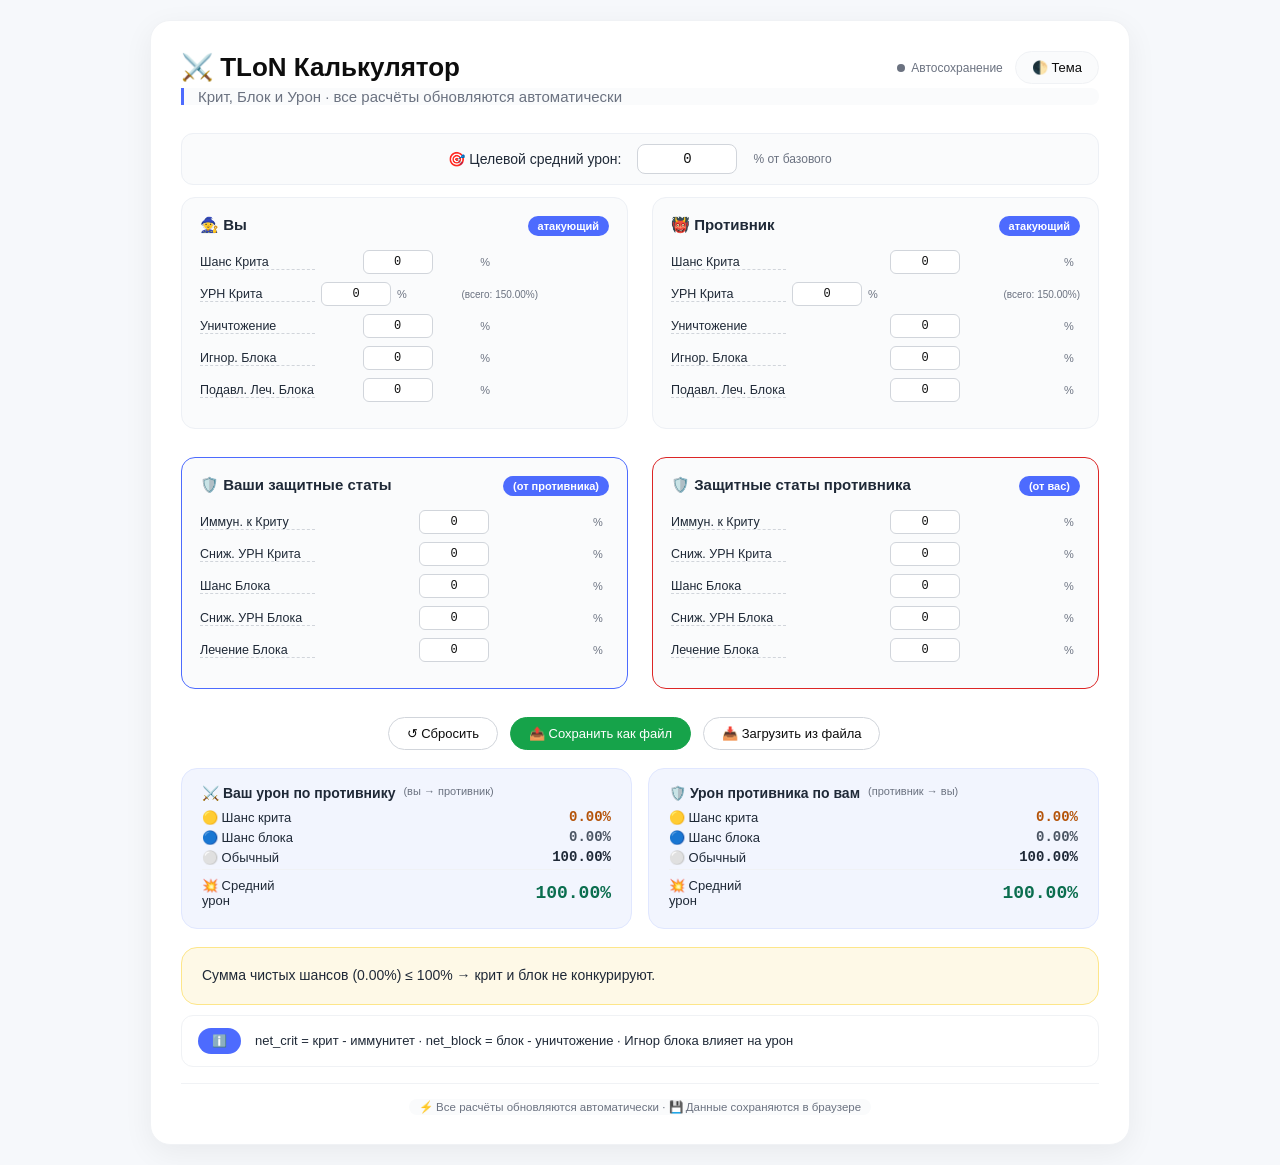
==== commit 1099e240: "Update index.html" ====
--- a/index.html
+++ b/index.html
@@ -19,7 +19,7 @@
 
         <div class="target-row">
             <label>🎯 Целевой средний урон:</label>
-            <input type="number" id="targetDmg" value="150" step="any">
+            <input type="number" id="targetDmg" value="0" step="any">
             <span class="target-hint">% от базового</span>
         </div>
 
--- a/style.css
+++ b/style.css
@@ -0,0 +1,492 @@
+:root {
+    --bg: #f6f8fb;
+    --card: #fff;
+    --border: #f0f2f5;
+    --text: #0d0d0d;
+    --text2: #1f2937;
+    --text3: #6b7280;
+    --stat-bg: #fafbfc;
+    --stat-border: #edf0f5;
+    --result-bg: #f2f5fe;
+    --result-border: #e0e7ff;
+    --analysis-bg: #fef9e7;
+    --analysis-border: #fde68a;
+    --input-bg: #fff;
+    --input-border: #d1d5db;
+    --shadow: 0 8px 30px rgba(0,0,0,0.06);
+    --tooltip-bg: #1f2937;
+    --tooltip-text: #fff;
+    --good: #16a34a;
+}
+
+[data-theme="dark"] {
+    --bg: #1a1a2e;
+    --card: #16213e;
+    --border: #2a2a4a;
+    --text: #e8e8f0;
+    --text2: #c8c8d8;
+    --text3: #8888aa;
+    --stat-bg: #1e2a4a;
+    --stat-border: #2a3a5a;
+    --result-bg: #1a2a4a;
+    --result-border: #2a4a6a;
+    --analysis-bg: #2a2a1a;
+    --analysis-border: #5a4a2a;
+    --input-bg: #1a1a3a;
+    --input-border: #3a3a5a;
+    --shadow: 0 8px 30px rgba(0,0,0,0.3);
+    --tooltip-bg: #3a3a5a;
+}
+
+* {
+    box-sizing: border-box;
+    margin: 0;
+    padding: 0;
+}
+
+body {
+    font-family: 'Segoe UI', sans-serif;
+    background: var(--bg);
+    display: flex;
+    justify-content: center;
+    padding: 20px;
+    transition: .3s;
+}
+
+.calculator {
+    max-width: 980px;
+    width: 100%;
+    background: var(--card);
+    border-radius: 20px;
+    padding: 30px;
+    box-shadow: var(--shadow);
+    border: 1px solid var(--border);
+    transition: .3s;
+}
+
+.header {
+    display: flex;
+    justify-content: space-between;
+    align-items: center;
+    flex-wrap: wrap;
+    gap: 10px;
+    margin-bottom: 4px;
+}
+
+h1 {
+    font-size: 26px;
+    font-weight: 600;
+    color: var(--text);
+}
+
+.theme-toggle {
+    background: var(--stat-bg);
+    border: 1px solid var(--border);
+    color: var(--text);
+    padding: 8px 16px;
+    border-radius: 30px;
+    font-size: 13px;
+    cursor: pointer;
+    transition: .15s;
+}
+
+.theme-toggle:hover {
+    background: var(--result-bg);
+}
+
+.subhead {
+    font-size: 15px;
+    color: var(--text3);
+    margin-bottom: 28px;
+    border-left: 3px solid #4d6bfe;
+    padding-left: 14px;
+    background: var(--stat-bg);
+    border-radius: 0 8px 8px 0;
+}
+
+.two-col {
+    display: grid;
+    grid-template-columns: 1fr 1fr;
+    gap: 24px;
+    margin-bottom: 28px;
+}
+
+.stat-group {
+    background: var(--stat-bg);
+    border-radius: 14px;
+    padding: 18px;
+    border: 1px solid var(--stat-border);
+}
+
+.stat-group h3 {
+    font-size: 15px;
+    font-weight: 600;
+    color: var(--text2);
+    margin-bottom: 14px;
+    display: flex;
+    gap: 8px;
+}
+
+.stat-group h3 .badge {
+    background: #4d6bfe;
+    color: #fff;
+    font-size: 11px;
+    padding: 0 10px;
+    border-radius: 20px;
+    line-height: 20px;
+    margin-left: auto;
+}
+
+.stat-row {
+    display: flex;
+    align-items: center;
+    justify-content: space-between;
+    margin-bottom: 8px;
+    gap: 6px;
+    position: relative;
+}
+
+.stat-row label {
+    font-size: 12.5px;
+    font-weight: 450;
+    color: var(--text2);
+    flex: 0 0 115px;
+    cursor: help;
+    border-bottom: 1px dashed var(--input-border);
+    transition: .15s;
+}
+
+.stat-row label:hover {
+    color: #4d6bfe;
+}
+
+.stat-row input {
+    width: 70px;
+    padding: 4px 5px;
+    border: 1px solid var(--input-border);
+    border-radius: 6px;
+    font-size: 12px;
+    font-weight: 500;
+    background: var(--input-bg);
+    color: var(--text);
+    text-align: center;
+    font-family: 'JetBrains Mono', monospace;
+    transition: .15s;
+}
+
+.stat-row input:focus {
+    outline: none;
+    border-color: #4d6bfe;
+    box-shadow: 0 0 0 3px rgba(77,107,254,0.15);
+}
+
+.stat-row .unit {
+    font-size: 11px;
+    color: var(--text3);
+    min-width: 16px;
+}
+
+.stat-row .hint {
+    font-size: 10px;
+    color: var(--text3);
+    margin-left: auto;
+    white-space: nowrap;
+}
+
+.stat-row .upgrade-need {
+    font-size: 11px;
+    color: var(--good);
+    min-width: 65px;
+    text-align: right;
+    font-weight: 600;
+}
+
+.stat-row .upgrade-need.zero {
+    color: var(--text3);
+    font-weight: 400;
+}
+
+.tooltip-text {
+    display: none;
+    position: absolute;
+    bottom: calc(100% + 8px);
+    left: 0;
+    background: var(--tooltip-bg);
+    color: var(--tooltip-text);
+    font-size: 11px;
+    padding: 6px 10px;
+    border-radius: 8px;
+    max-width: 260px;
+    z-index: 100;
+    line-height: 1.4;
+    box-shadow: 0 4px 12px rgba(0,0,0,0.15);
+}
+
+.tooltip-text::after {
+    content: '';
+    position: absolute;
+    top: 100%;
+    left: 20px;
+    border: 5px solid transparent;
+    border-top-color: var(--tooltip-bg);
+}
+
+.stat-row label:hover + .tooltip-text {
+    display: block;
+}
+
+.results-grid {
+    display: grid;
+    grid-template-columns: 1fr 1fr;
+    gap: 16px;
+    margin: 6px 0 18px;
+}
+
+.results-panel {
+    background: var(--result-bg);
+    border-radius: 16px;
+    padding: 16px 20px;
+    border: 1px solid var(--result-border);
+}
+
+.results-panel.analysis {
+    background: var(--analysis-bg);
+    border-color: var(--analysis-border);
+}
+
+.results-panel .panel-title {
+    font-size: 14px;
+    font-weight: 600;
+    color: var(--text2);
+    margin-bottom: 8px;
+    display: flex;
+    gap: 8px;
+}
+
+.results-panel .panel-title .badge {
+    font-size: 11px;
+    font-weight: 400;
+    color: var(--text3);
+}
+
+.results-panel .stat-row {
+    margin-bottom: 4px;
+}
+
+.results-panel .stat-row label {
+    font-size: 13px;
+    flex: 0 0 100px;
+    border: none;
+    cursor: default;
+}
+
+.results-panel .stat-row .value {
+    font-weight: 600;
+    font-family: 'JetBrains Mono', monospace;
+    font-size: 14px;
+}
+
+.results-panel .stat-row .value.crit {
+    color: #b45309;
+}
+
+.results-panel .stat-row .value.block {
+    color: #4b5563;
+}
+
+.results-panel .stat-row .value.normal {
+    color: var(--text2);
+}
+
+.results-panel .stat-row .value.damage {
+    color: #0b6e4f;
+}
+
+.action-bar {
+    display: flex;
+    gap: 12px;
+    flex-wrap: wrap;
+    margin: 12px 0 18px;
+    justify-content: center;
+}
+
+.action-btn {
+    background: var(--card);
+    border: 1px solid var(--input-border);
+    color: var(--text);
+    padding: 8px 18px;
+    border-radius: 30px;
+    font-size: 13px;
+    font-weight: 500;
+    cursor: pointer;
+    transition: .15s;
+}
+
+.action-btn:hover {
+    background: var(--stat-bg);
+}
+
+.action-btn.green {
+    background: var(--good);
+    color: #fff;
+    border-color: var(--good);
+}
+
+.action-btn.green:hover {
+    background: #15803d;
+}
+
+.target-row {
+    display: flex;
+    align-items: center;
+    gap: 16px;
+    flex-wrap: wrap;
+    justify-content: center;
+    margin: 6px 0 12px;
+    padding: 10px 16px;
+    background: var(--stat-bg);
+    border-radius: 12px;
+    border: 1px solid var(--stat-border);
+}
+
+.target-row label {
+    font-size: 14px;
+    color: var(--text2);
+    font-weight: 500;
+}
+
+.target-row input {
+    width: 100px;
+    padding: 6px 8px;
+    border: 1px solid var(--input-border);
+    border-radius: 8px;
+    font-size: 14px;
+    font-weight: 500;
+    background: var(--input-bg);
+    color: var(--text);
+    text-align: center;
+    font-family: 'JetBrains Mono', monospace;
+}
+
+.target-row input:focus {
+    outline: none;
+    border-color: #4d6bfe;
+}
+
+.target-row .target-hint {
+    font-size: 12px;
+    color: var(--text3);
+}
+
+.highlight-box {
+    background: var(--card);
+    border-radius: 12px;
+    padding: 12px 16px;
+    margin-top: 10px;
+    border: 1px solid var(--border);
+    font-size: 13.5px;
+    display: flex;
+    align-items: center;
+    gap: 14px;
+    flex-wrap: wrap;
+}
+
+.highlight-box .tag {
+    background: #4d6bfe;
+    color: #fff;
+    border-radius: 40px;
+    padding: 0 14px;
+    font-weight: 500;
+    font-size: 12px;
+    line-height: 26px;
+}
+
+.highlight-box .note {
+    color: var(--text2);
+    font-size: 13px;
+}
+
+.footer {
+    margin-top: 16px;
+    font-size: 11.5px;
+    color: var(--text3);
+    text-align: center;
+    border-top: 1px solid var(--border);
+    padding-top: 16px;
+}
+
+.footer span {
+    background: var(--stat-bg);
+    padding: 2px 10px;
+    border-radius: 30px;
+}
+
+input[type=number]::-webkit-outer-spin-button,
+input[type=number]::-webkit-inner-spin-button {
+    -webkit-appearance: none;
+    margin: 0;
+}
+
+input[type=number] {
+    -moz-appearance: textfield;
+}
+
+.toast {
+    position: fixed;
+    bottom: 30px;
+    left: 50%;
+    transform: translateX(-50%);
+    background: var(--tooltip-bg);
+    color: var(--tooltip-text);
+    padding: 12px 24px;
+    border-radius: 12px;
+    font-size: 14px;
+    opacity: 0;
+    transition: opacity .3s;
+    pointer-events: none;
+    z-index: 999;
+}
+
+.toast.show {
+    opacity: 1;
+}
+
+.status-indicator {
+    font-size: 12px;
+    color: var(--text3);
+    display: flex;
+    align-items: center;
+    gap: 6px;
+    margin-left: auto;
+}
+
+.status-dot {
+    width: 8px;
+    height: 8px;
+    border-radius: 50%;
+    display: inline-block;
+    background: #6b7280;
+}
+
+.status-dot.saved {
+    background: #16a34a;
+}
+
+@media (max-width: 680px) {
+    .two-col,
+    .results-grid {
+        grid-template-columns: 1fr;
+        gap: 16px;
+    }
+    .stat-row label {
+        flex: 0 0 80px;
+        font-size: 11px;
+    }
+    .stat-row input {
+        width: 60px;
+        font-size: 11px;
+    }
+    .calculator {
+        padding: 18px;
+    }
+}
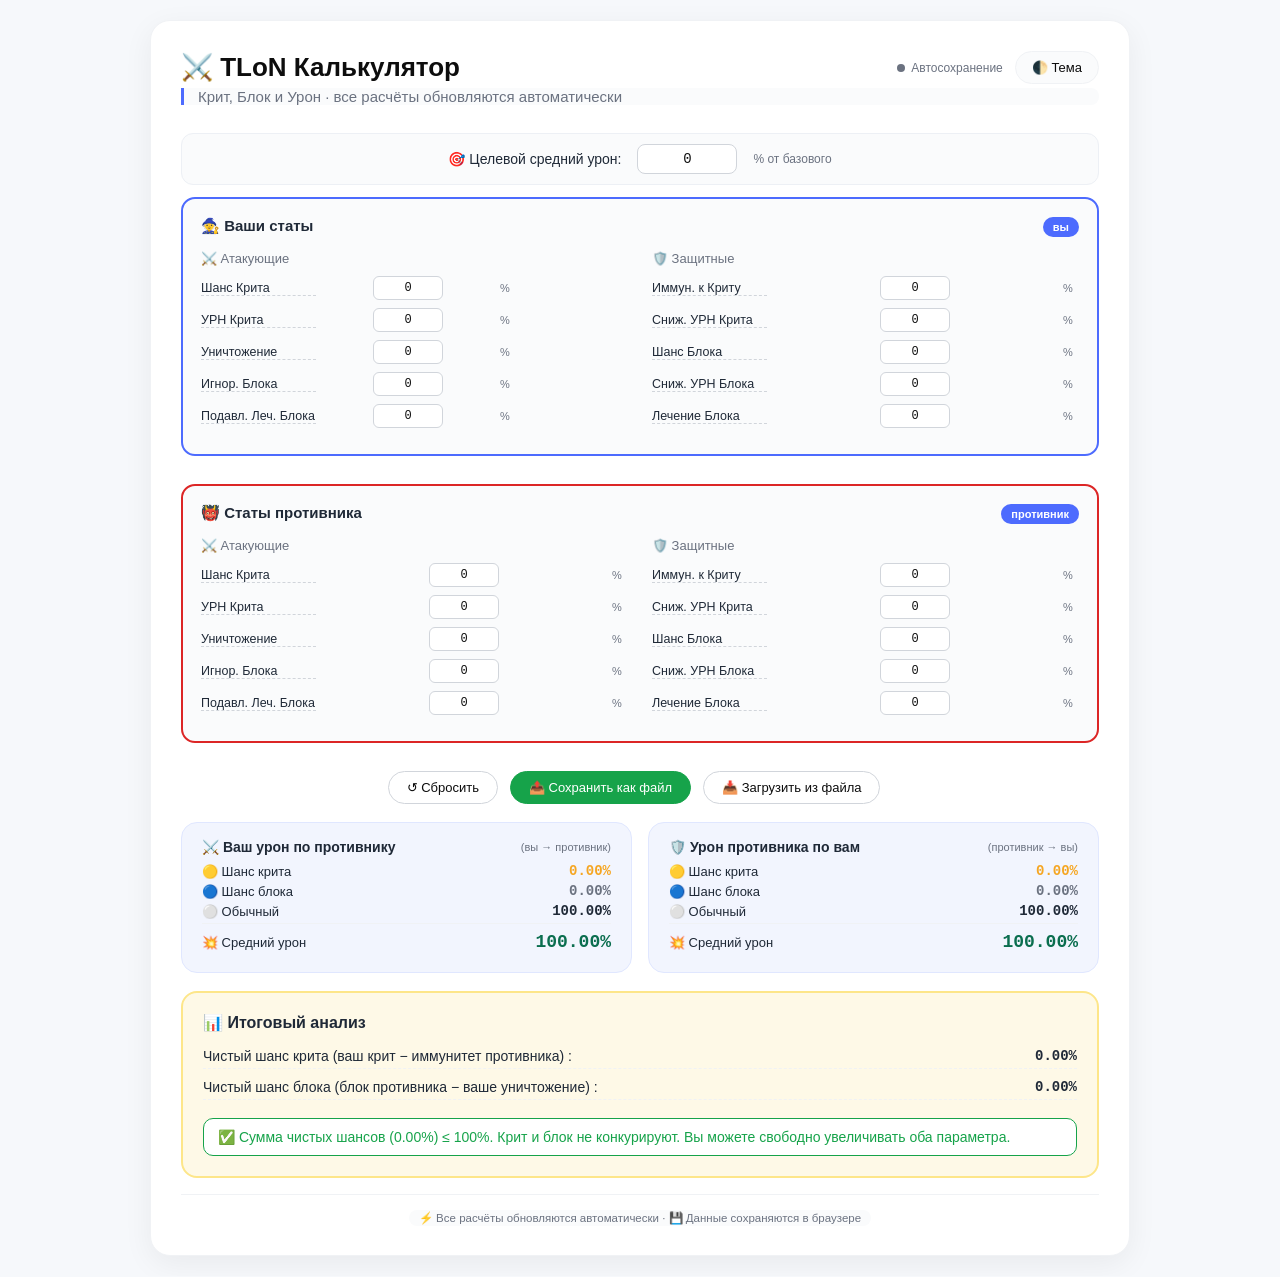
==== commit 56372f6f: "Add files via upload" ====
--- a/index.html
+++ b/index.html
@@ -12,7 +12,7 @@
             <h1>⚔️ TLoN Калькулятор</h1>
             <div style="display:flex;gap:12px;align-items:center;">
                 <span class="status-indicator"><span class="status-dot" id="statusDot"></span><span id="statusText">Автосохранение</span></span>
-                <button class="theme-toggle" onclick="toggleTheme()">🌓 Тема</button>
+                <button class="theme-toggle" id="themeBtn">🌓 Тема</button>
             </div>
         </div>
         <div class="subhead">Крит, Блок и Урон · все расчёты обновляются автоматически</div>
@@ -23,48 +23,56 @@
             <span class="target-hint">% от базового</span>
         </div>
 
-        <div class="two-col">
-            <div class="stat-group">
-                <h3>🧙 Вы <span class="badge">атакующий</span></h3>
-                <div class="stat-row"><label>Шанс Крита</label><input type="number" id="cr" value="0" step="any"><span class="unit">%</span><span class="upgrade-need" id="need_cr"></span></div>
-                <div class="stat-row"><label>УРН Крита</label><input type="number" id="cdmg" value="0" step="any"><span class="unit">%</span><span class="hint">(всего: <span id="total_cdmg">150</span>%)</span><span class="upgrade-need" id="need_cdmg"></span></div>
-                <div class="stat-row"><label>Уничтожение</label><input type="number" id="br" value="0" step="any"><span class="unit">%</span><span class="upgrade-need" id="need_br"></span></div>
-                <div class="stat-row"><label>Игнор. Блока</label><input type="number" id="ig" value="0" step="any"><span class="unit">%</span><span class="upgrade-need" id="need_ig"></span></div>
-                <div class="stat-row"><label>Подавл. Леч. Блока</label><input type="number" id="brs" value="0" step="any"><span class="unit">%</span><span class="upgrade-need" id="need_brs"></span></div>
-            </div>
-            <div class="stat-group">
-                <h3>👹 Противник <span class="badge">атакующий</span></h3>
-                <div class="stat-row"><label>Шанс Крита</label><input type="number" id="en_cr" value="0" step="any"><span class="unit">%</span></div>
-                <div class="stat-row"><label>УРН Крита</label><input type="number" id="en_cdmg" value="0" step="any"><span class="unit">%</span><span class="hint">(всего: <span id="en_total_cdmg">150</span>%)</span></div>
-                <div class="stat-row"><label>Уничтожение</label><input type="number" id="en_br" value="0" step="any"><span class="unit">%</span></div>
-                <div class="stat-row"><label>Игнор. Блока</label><input type="number" id="en_ig" value="0" step="any"><span class="unit">%</span></div>
-                <div class="stat-row"><label>Подавл. Леч. Блока</label><input type="number" id="en_brs" value="0" step="any"><span class="unit">%</span></div>
+        <!-- СИНЯЯ РАМКА — ВСЕ ТВОИ СТАТЫ -->
+        <div class="stat-group player-group" style="margin-bottom:28px;">
+            <h3>🧙 Ваши статы <span class="badge">вы</span></h3>
+            <div class="two-col" style="margin-bottom:0;">
+                <div>
+                    <h4 style="font-size:13px;color:var(--text3);margin-bottom:10px;font-weight:500;">⚔️ Атакующие</h4>
+                    <div class="stat-row"><label title="Шанс Крита в основном зависит от значения Крита. Шанс срабатывания Крита при атаке, при срабатывании Крита может нанести 150% УРН.">Шанс Крита</label><input type="number" id="cr" value="0" step="any"><span class="unit">%</span><span class="upgrade-need" id="need_cr"></span></div>
+                    <div class="stat-row"><label title="Увеличивает УРН при срабатывании собственного Крита. База: 150%.">УРН Крита</label><input type="number" id="cdmg" value="0" step="any"><span class="unit">%</span><span class="upgrade-need" id="need_cdmg"></span></div>
+                    <div class="stat-row"><label title="Шанс Уничтожения в основном зависит от значения Уничтожения. Взаимно нейтрализует Шанс Блока, может снизить Шанс Блока противника.">Уничтожение</label><input type="number" id="br" value="0" step="any"><span class="unit">%</span><span class="upgrade-need" id="need_br"></span></div>
+                    <div class="stat-row"><label title="При нанесении УРН цели, если цель активирует эффект Блока, сокращение УРН уменьшается на значение Игнора Блока.">Игнор. Блока</label><input type="number" id="ig" value="0" step="any"><span class="unit">%</span><span class="upgrade-need" id="need_ig"></span></div>
+                    <div class="stat-row"><label title="При нанесении УРН по цели, если цель активирует эффект Блока, уменьшает количество ОЗ, восстанавливаемого при Блоке.">Подавл. Леч. Блока</label><input type="number" id="brs" value="0" step="any"><span class="unit">%</span><span class="upgrade-need" id="need_brs"></span></div>
+                </div>
+                <div>
+                    <h4 style="font-size:13px;color:var(--text3);margin-bottom:10px;font-weight:500;">🛡️ Защитные</h4>
+                    <div class="stat-row"><label title="Шанс Иммун. Крита в основном зависит от значения Прочности. Взаимно нейтрализует Шанс Крита, может снизить шанс получения по себе Крита.">Иммун. к Криту</label><input type="number" id="def_cr" value="0" step="any"><span class="unit">%</span></div>
+                    <div class="stat-row"><label title="Уменьшает получаемый от Крита УРН.">Сниж. УРН Крита</label><input type="number" id="def_cdmg" value="0" step="any"><span class="unit">%</span></div>
+                    <div class="stat-row"><label title="Шанс Блока в основном зависит от значения Блока. Вероятность срабатывания Блока при получении УРН, когда Блок срабатывает, получаемый УРН уменьшается на 50%.">Шанс Блока</label><input type="number" id="def_blk" value="0" step="any"><span class="unit">%</span></div>
+                    <div class="stat-row"><label title="При срабатывании своего Блока, получаемый УРН снижается в определённой пропорции. База: 50%.">Сниж. УРН Блока</label><input type="number" id="def_bdr" value="0" step="any"><span class="unit">%</span></div>
+                    <div class="stat-row"><label title="При срабатывании своего Блока, может восстановить ОЗ, равное проценту нанесённого блоком урона. База: 100%.">Лечение Блока</label><input type="number" id="def_brecov" value="0" step="any"><span class="unit">%</span></div>
+                </div>
             </div>
         </div>
 
-        <div class="two-col">
-            <div class="stat-group" style="border-color:#4d6bfe;">
-                <h3>🛡️ Ваши защитные статы <span class="badge">(от противника)</span></h3>
-                <div class="stat-row"><label>Иммун. к Криту</label><input type="number" id="def_cr" value="0" step="any"><span class="unit">%</span></div>
-                <div class="stat-row"><label>Сниж. УРН Крита</label><input type="number" id="def_cdmg" value="0" step="any"><span class="unit">%</span></div>
-                <div class="stat-row"><label>Шанс Блока</label><input type="number" id="def_blk" value="0" step="any"><span class="unit">%</span></div>
-                <div class="stat-row"><label>Сниж. УРН Блока</label><input type="number" id="def_bdr" value="0" step="any"><span class="unit">%</span></div>
-                <div class="stat-row"><label>Лечение Блока</label><input type="number" id="def_brecov" value="0" step="any"><span class="unit">%</span></div>
-            </div>
-            <div class="stat-group" style="border-color:#dc2626;">
-                <h3>🛡️ Защитные статы противника <span class="badge">(от вас)</span></h3>
-                <div class="stat-row"><label>Иммун. к Криту</label><input type="number" id="en_def_cr" value="0" step="any"><span class="unit">%</span></div>
-                <div class="stat-row"><label>Сниж. УРН Крита</label><input type="number" id="en_def_cdmg" value="0" step="any"><span class="unit">%</span></div>
-                <div class="stat-row"><label>Шанс Блока</label><input type="number" id="en_def_blk" value="0" step="any"><span class="unit">%</span></div>
-                <div class="stat-row"><label>Сниж. УРН Блока</label><input type="number" id="en_def_bdr" value="0" step="any"><span class="unit">%</span></div>
-                <div class="stat-row"><label>Лечение Блока</label><input type="number" id="en_def_brecov" value="0" step="any"><span class="unit">%</span></div>
+        <!-- КРАСНАЯ РАМКА — ВСЕ СТАТЫ ПРОТИВНИКА -->
+        <div class="stat-group enemy-group" style="margin-bottom:28px;">
+            <h3>👹 Статы противника <span class="badge">противник</span></h3>
+            <div class="two-col" style="margin-bottom:0;">
+                <div>
+                    <h4 style="font-size:13px;color:var(--text3);margin-bottom:10px;font-weight:500;">⚔️ Атакующие</h4>
+                    <div class="stat-row"><label title="Шанс Крита противника.">Шанс Крита</label><input type="number" id="en_cr" value="0" step="any"><span class="unit">%</span></div>
+                    <div class="stat-row"><label title="УРН Крита противника. База: 150%.">УРН Крита</label><input type="number" id="en_cdmg" value="0" step="any"><span class="unit">%</span></div>
+                    <div class="stat-row"><label title="Уничтожение противника.">Уничтожение</label><input type="number" id="en_br" value="0" step="any"><span class="unit">%</span></div>
+                    <div class="stat-row"><label title="Игнор Блока противника.">Игнор. Блока</label><input type="number" id="en_ig" value="0" step="any"><span class="unit">%</span></div>
+                    <div class="stat-row"><label title="Подавление Лечения Блока противника.">Подавл. Леч. Блока</label><input type="number" id="en_brs" value="0" step="any"><span class="unit">%</span></div>
+                </div>
+                <div>
+                    <h4 style="font-size:13px;color:var(--text3);margin-bottom:10px;font-weight:500;">🛡️ Защитные</h4>
+                    <div class="stat-row"><label title="Иммунитет к Криту противника.">Иммун. к Криту</label><input type="number" id="en_def_cr" value="0" step="any"><span class="unit">%</span></div>
+                    <div class="stat-row"><label title="Снижение УРН Крита противника.">Сниж. УРН Крита</label><input type="number" id="en_def_cdmg" value="0" step="any"><span class="unit">%</span></div>
+                    <div class="stat-row"><label title="Шанс Блока противника.">Шанс Блока</label><input type="number" id="en_def_blk" value="0" step="any"><span class="unit">%</span></div>
+                    <div class="stat-row"><label title="Снижение УРН Блока противника.">Сниж. УРН Блока</label><input type="number" id="en_def_bdr" value="0" step="any"><span class="unit">%</span></div>
+                    <div class="stat-row"><label title="Лечение Блока противника.">Лечение Блока</label><input type="number" id="en_def_brecov" value="0" step="any"><span class="unit">%</span></div>
+                </div>
             </div>
         </div>
 
         <div class="action-bar">
-            <button class="action-btn" onclick="resetDefault()">↺ Сбросить</button>
-            <button class="action-btn green" onclick="exportJSON()">📤 Сохранить как файл</button>
-            <button class="action-btn" onclick="document.getElementById('importFile').click()">📥 Загрузить из файла</button>
+            <button class="action-btn" id="resetBtn">↺ Сбросить</button>
+            <button class="action-btn green" id="exportBtn">📤 Сохранить как файл</button>
+            <button class="action-btn" id="importBtn">📥 Загрузить из файла</button>
             <input type="file" id="importFile" accept=".json" style="display:none">
             <span id="statusLabel" style="font-size:12px;color:var(--text3);display:flex;align-items:center;"></span>
         </div>
@@ -75,24 +83,35 @@
                 <div class="stat-row"><label>🟡 Шанс крита</label><span class="value crit" id="myCrit">0.00%</span></div>
                 <div class="stat-row"><label>🔵 Шанс блока</label><span class="value block" id="myBlock">0.00%</span></div>
                 <div class="stat-row"><label>⚪ Обычный</label><span class="value normal" id="myNormal">0.00%</span></div>
-                <div class="stat-row" style="border-top:1px solid var(--border);padding-top:8px;margin-top:4px;"><label>💥 Средний урон</label><span class="value damage" id="myAvg" style="font-size:18px;">0.00%</span></div>
+                <div class="stat-row damage-row"><label>💥 Средний урон</label><span class="value damage" id="myAvg">0.00%</span></div>
             </div>
             <div class="results-panel">
                 <div class="panel-title">🛡️ Урон противника по вам <span class="badge">(противник → вы)</span></div>
                 <div class="stat-row"><label>🟡 Шанс крита</label><span class="value crit" id="enemyCrit">0.00%</span></div>
                 <div class="stat-row"><label>🔵 Шанс блока</label><span class="value block" id="enemyBlock">0.00%</span></div>
                 <div class="stat-row"><label>⚪ Обычный</label><span class="value normal" id="enemyNormal">0.00%</span></div>
-                <div class="stat-row" style="border-top:1px solid var(--border);padding-top:8px;margin-top:4px;"><label>💥 Средний урон</label><span class="value damage" id="enemyAvg" style="font-size:18px;">0.00%</span></div>
+                <div class="stat-row damage-row"><label>💥 Средний урон</label><span class="value damage" id="enemyAvg">0.00%</span></div>
             </div>
         </div>
 
-        <div class="results-panel analysis">
-            <div id="analysis" style="font-size:14px;line-height:1.7;color:var(--text2);">
-                Сумма чистых шансов (0.00%) ≤ 100% → крит и блок не конкурируют.
+        <!-- ИТОГОВЫЙ АНАЛИЗ -->
+        <div class="analysis-container">
+            <div class="analysis-header">📊 Итоговый анализ</div>
+            <div class="analysis-body">
+                <div class="analysis-item">
+                    <span class="analysis-label">Чистый шанс крита (ваш крит − иммунитет противника) :</span>
+                    <span class="analysis-value" id="netCritDisplay">0.00%</span>
+                </div>
+                <div class="analysis-item">
+                    <span class="analysis-label">Чистый шанс блока (блок противника − ваше уничтожение) :</span>
+                    <span class="analysis-value" id="netBlockDisplay">0.00%</span>
+                </div>
+                <div class="analysis-conclusion good" id="analysisConclusion">
+                    ✅ Сумма чистых шансов (0.00%) ≤ 100%. Крит и блок не конкурируют. Вы можете свободно увеличивать оба параметра.
+                </div>
             </div>
         </div>
 
-        <div class="highlight-box"><span class="tag">ℹ️</span><span class="note" id="infoText">net_crit = крит - иммунитет · net_block = блок - уничтожение · Игнор блока влияет на урон</span></div>
         <div class="footer"><span>⚡ Все расчёты обновляются автоматически · 💾 Данные сохраняются в браузере</span></div>
     </div>
 
@@ -100,4 +119,4 @@
 
     <script src="script.js"></script>
 </body>
-</html>
+</html>
--- a/style.css
+++ b/style.css
@@ -1,492 +1,84 @@
 :root {
-    --bg: #f6f8fb;
-    --card: #fff;
-    --border: #f0f2f5;
-    --text: #0d0d0d;
-    --text2: #1f2937;
-    --text3: #6b7280;
-    --stat-bg: #fafbfc;
-    --stat-border: #edf0f5;
-    --result-bg: #f2f5fe;
-    --result-border: #e0e7ff;
-    --analysis-bg: #fef9e7;
-    --analysis-border: #fde68a;
-    --input-bg: #fff;
-    --input-border: #d1d5db;
-    --shadow: 0 8px 30px rgba(0,0,0,0.06);
-    --tooltip-bg: #1f2937;
-    --tooltip-text: #fff;
-    --good: #16a34a;
+    --bg: #f6f8fb; --card: #fff; --border: #f0f2f5; --text: #0d0d0d; --text2: #1f2937; --text3: #6b7280;
+    --stat-bg: #fafbfc; --stat-border: #edf0f5; --result-bg: #f2f5fe; --result-border: #e0e7ff;
+    --analysis-bg: #fef9e7; --analysis-border: #fde68a; --input-bg: #fff; --input-border: #d1d5db;
+    --shadow: 0 8px 30px rgba(0,0,0,0.06); --tooltip-bg: #1f2937; --tooltip-text: #fff;
+    --good: #16a34a; --player-border: #4d6bfe; --enemy-border: #dc2626;
 }
-
 [data-theme="dark"] {
-    --bg: #1a1a2e;
-    --card: #16213e;
-    --border: #2a2a4a;
-    --text: #e8e8f0;
-    --text2: #c8c8d8;
-    --text3: #8888aa;
-    --stat-bg: #1e2a4a;
-    --stat-border: #2a3a5a;
-    --result-bg: #1a2a4a;
-    --result-border: #2a4a6a;
-    --analysis-bg: #2a2a1a;
-    --analysis-border: #5a4a2a;
-    --input-bg: #1a1a3a;
-    --input-border: #3a3a5a;
-    --shadow: 0 8px 30px rgba(0,0,0,0.3);
-    --tooltip-bg: #3a3a5a;
+    --bg: #1a1a2e; --card: #16213e; --border: #2a2a4a; --text: #e8e8f0; --text2: #c8c8d8; --text3: #8888aa;
+    --stat-bg: #1e2a4a; --stat-border: #2a3a5a; --result-bg: #1a2a4a; --result-border: #2a4a6a;
+    --analysis-bg: #2a2a1a; --analysis-border: #5a4a2a; --input-bg: #1a1a3a; --input-border: #3a3a5a;
+    --shadow: 0 8px 30px rgba(0,0,0,0.3); --tooltip-bg: #3a3a5a;
 }
-
-* {
-    box-sizing: border-box;
-    margin: 0;
-    padding: 0;
+* { box-sizing: border-box; margin: 0; padding: 0; }
+body { font-family: 'Segoe UI', sans-serif; background: var(--bg); display: flex; justify-content: center; padding: 20px; transition: .3s; }
+.calculator { max-width: 980px; width: 100%; background: var(--card); border-radius: 20px; padding: 30px; box-shadow: var(--shadow); border: 1px solid var(--border); transition: .3s; }
+.header { display: flex; justify-content: space-between; align-items: center; flex-wrap: wrap; gap: 10px; margin-bottom: 4px; }
+h1 { font-size: 26px; font-weight: 600; color: var(--text); }
+.theme-toggle { background: var(--stat-bg); border: 1px solid var(--border); color: var(--text); padding: 8px 16px; border-radius: 30px; font-size: 13px; cursor: pointer; transition: .15s; }
+.theme-toggle:hover { background: var(--result-bg); }
+.subhead { font-size: 15px; color: var(--text3); margin-bottom: 28px; border-left: 3px solid #4d6bfe; padding-left: 14px; background: var(--stat-bg); border-radius: 0 8px 8px 0; }
+.two-col { display: grid; grid-template-columns: 1fr 1fr; gap: 24px; margin-bottom: 28px; }
+.stat-group { background: var(--stat-bg); border-radius: 14px; padding: 18px; border: 2px solid var(--stat-border); transition: border-color .3s; }
+.stat-group.player-group { border-color: var(--player-border); }
+.stat-group.enemy-group { border-color: var(--enemy-border); }
+.stat-group h3 { font-size: 15px; font-weight: 600; color: var(--text2); margin-bottom: 14px; display: flex; gap: 8px; }
+.stat-group h3 .badge { background: #4d6bfe; color: #fff; font-size: 11px; padding: 0 10px; border-radius: 20px; line-height: 20px; margin-left: auto; }
+.stat-row { display: flex; align-items: center; justify-content: space-between; margin-bottom: 8px; gap: 6px; position: relative; }
+.stat-row label { font-size: 12.5px; font-weight: 450; color: var(--text2); flex: 0 0 115px; cursor: help; border-bottom: 1px dashed var(--input-border); transition: .15s; }
+.stat-row label:hover { color: #4d6bfe; }
+.stat-row input { width: 70px; padding: 4px 5px; border: 1px solid var(--input-border); border-radius: 6px; font-size: 12px; font-weight: 500; background: var(--input-bg); color: var(--text); text-align: center; font-family: 'JetBrains Mono', monospace; transition: .15s; }
+.stat-row input:focus { outline: none; border-color: #4d6bfe; box-shadow: 0 0 0 3px rgba(77,107,254,0.15); }
+.stat-row .unit { font-size: 11px; color: var(--text3); min-width: 16px; text-align: left; }
+.stat-row .upgrade-need { font-size: 11px; color: var(--good); min-width: 55px; text-align: right; font-weight: 600; display: inline-block; }
+.stat-row .upgrade-need.zero { color: var(--text3); font-weight: 400; }
+.results-grid { display: grid; grid-template-columns: 1fr 1fr; gap: 16px; margin: 6px 0 18px; }
+.results-panel { background: var(--result-bg); border-radius: 16px; padding: 16px 20px; border: 1px solid var(--result-border); }
+.results-panel .panel-title { font-size: 14px; font-weight: 600; color: var(--text2); margin-bottom: 8px; display: flex; justify-content: space-between; align-items: center; }
+.results-panel .panel-title .badge { font-size: 11px; font-weight: 400; color: var(--text3); }
+.results-panel .stat-row { display: flex; align-items: center; justify-content: space-between; margin-bottom: 4px; }
+.results-panel .stat-row label { font-size: 13px; flex: 0 0 115px; border: none; cursor: default; margin: 0; }
+.results-panel .stat-row .value { font-weight: 600; font-family: 'JetBrains Mono', monospace; font-size: 14px; }
+.results-panel .stat-row .value.crit { color: #f5a623; font-weight: 700; }
+.results-panel .stat-row .value.block { color: #6b7280; font-weight: 700; }
+.results-panel .stat-row .value.normal { color: var(--text2); font-weight: 700; }
+.results-panel .stat-row .value.damage { color: #0b6e4f; font-weight: 700; }
+.results-panel .stat-row.damage-row { border-top: 1px solid var(--border); padding-top: 8px; margin-top: 4px; }
+.results-panel .stat-row.damage-row .value { font-size: 18px; }
+.action-bar { display: flex; gap: 12px; flex-wrap: wrap; margin: 12px 0 18px; justify-content: center; }
+.action-btn { background: var(--card); border: 1px solid var(--input-border); color: var(--text); padding: 8px 18px; border-radius: 30px; font-size: 13px; font-weight: 500; cursor: pointer; transition: .15s; }
+.action-btn:hover { background: var(--stat-bg); }
+.action-btn.green { background: var(--good); color: #fff; border-color: var(--good); }
+.action-btn.green:hover { background: #15803d; }
+.target-row { display: flex; align-items: center; gap: 16px; flex-wrap: wrap; justify-content: center; margin: 6px 0 12px; padding: 10px 16px; background: var(--stat-bg); border-radius: 12px; border: 1px solid var(--stat-border); }
+.target-row label { font-size: 14px; color: var(--text2); font-weight: 500; }
+.target-row input { width: 100px; padding: 6px 8px; border: 1px solid var(--input-border); border-radius: 8px; font-size: 14px; font-weight: 500; background: var(--input-bg); color: var(--text); text-align: center; font-family: 'JetBrains Mono', monospace; }
+.target-row input:focus { outline: none; border-color: #4d6bfe; }
+.target-row .target-hint { font-size: 12px; color: var(--text3); }
+.footer { margin-top: 16px; font-size: 11.5px; color: var(--text3); text-align: center; border-top: 1px solid var(--border); padding-top: 16px; }
+.footer span { background: var(--stat-bg); padding: 2px 10px; border-radius: 30px; }
+input[type=number]::-webkit-outer-spin-button, input[type=number]::-webkit-inner-spin-button { -webkit-appearance: none; margin: 0; }
+input[type=number] { -moz-appearance: textfield; }
+.toast { position: fixed; bottom: 30px; left: 50%; transform: translateX(-50%); background: var(--tooltip-bg); color: var(--tooltip-text); padding: 12px 24px; border-radius: 12px; font-size: 14px; opacity: 0; transition: opacity .3s; pointer-events: none; z-index: 999; }
+.toast.show { opacity: 1; }
+.status-indicator { font-size: 12px; color: var(--text3); display: flex; align-items: center; gap: 6px; margin-left: auto; }
+.status-dot { width: 8px; height: 8px; border-radius: 50%; display: inline-block; background: #6b7280; }
+.status-dot.saved { background: #16a34a; }
+.analysis-container {
+    background: var(--analysis-bg);
+    border: 2px solid var(--analysis-border);
+    border-radius: 16px;
+    padding: 20px;
+    margin-top: 18px;
 }
-
-body {
-    font-family: 'Segoe UI', sans-serif;
-    background: var(--bg);
-    display: flex;
-    justify-content: center;
-    padding: 20px;
-    transition: .3s;
-}
-
-.calculator {
-    max-width: 980px;
-    width: 100%;
-    background: var(--card);
-    border-radius: 20px;
-    padding: 30px;
-    box-shadow: var(--shadow);
-    border: 1px solid var(--border);
-    transition: .3s;
-}
-
-.header {
-    display: flex;
-    justify-content: space-between;
-    align-items: center;
-    flex-wrap: wrap;
-    gap: 10px;
-    margin-bottom: 4px;
-}
-
-h1 {
-    font-size: 26px;
-    font-weight: 600;
-    color: var(--text);
-}
-
-.theme-toggle {
-    background: var(--stat-bg);
-    border: 1px solid var(--border);
-    color: var(--text);
-    padding: 8px 16px;
-    border-radius: 30px;
-    font-size: 13px;
-    cursor: pointer;
-    transition: .15s;
-}
-
-.theme-toggle:hover {
-    background: var(--result-bg);
-}
-
-.subhead {
-    font-size: 15px;
-    color: var(--text3);
-    margin-bottom: 28px;
-    border-left: 3px solid #4d6bfe;
-    padding-left: 14px;
-    background: var(--stat-bg);
-    border-radius: 0 8px 8px 0;
-}
-
-.two-col {
-    display: grid;
-    grid-template-columns: 1fr 1fr;
-    gap: 24px;
-    margin-bottom: 28px;
-}
-
-.stat-group {
-    background: var(--stat-bg);
-    border-radius: 14px;
-    padding: 18px;
-    border: 1px solid var(--stat-border);
-}
-
-.stat-group h3 {
-    font-size: 15px;
-    font-weight: 600;
-    color: var(--text2);
-    margin-bottom: 14px;
-    display: flex;
-    gap: 8px;
-}
-
-.stat-group h3 .badge {
-    background: #4d6bfe;
-    color: #fff;
-    font-size: 11px;
-    padding: 0 10px;
-    border-radius: 20px;
-    line-height: 20px;
-    margin-left: auto;
-}
-
-.stat-row {
-    display: flex;
-    align-items: center;
-    justify-content: space-between;
-    margin-bottom: 8px;
-    gap: 6px;
-    position: relative;
-}
-
-.stat-row label {
-    font-size: 12.5px;
-    font-weight: 450;
-    color: var(--text2);
-    flex: 0 0 115px;
-    cursor: help;
-    border-bottom: 1px dashed var(--input-border);
-    transition: .15s;
-}
-
-.stat-row label:hover {
-    color: #4d6bfe;
-}
-
-.stat-row input {
-    width: 70px;
-    padding: 4px 5px;
-    border: 1px solid var(--input-border);
-    border-radius: 6px;
-    font-size: 12px;
-    font-weight: 500;
-    background: var(--input-bg);
-    color: var(--text);
-    text-align: center;
-    font-family: 'JetBrains Mono', monospace;
-    transition: .15s;
-}
-
-.stat-row input:focus {
-    outline: none;
-    border-color: #4d6bfe;
-    box-shadow: 0 0 0 3px rgba(77,107,254,0.15);
-}
-
-.stat-row .unit {
-    font-size: 11px;
-    color: var(--text3);
-    min-width: 16px;
-}
-
-.stat-row .hint {
-    font-size: 10px;
-    color: var(--text3);
-    margin-left: auto;
-    white-space: nowrap;
-}
-
-.stat-row .upgrade-need {
-    font-size: 11px;
-    color: var(--good);
-    min-width: 65px;
-    text-align: right;
-    font-weight: 600;
-}
-
-.stat-row .upgrade-need.zero {
-    color: var(--text3);
-    font-weight: 400;
-}
-
-.tooltip-text {
-    display: none;
-    position: absolute;
-    bottom: calc(100% + 8px);
-    left: 0;
-    background: var(--tooltip-bg);
-    color: var(--tooltip-text);
-    font-size: 11px;
-    padding: 6px 10px;
-    border-radius: 8px;
-    max-width: 260px;
-    z-index: 100;
-    line-height: 1.4;
-    box-shadow: 0 4px 12px rgba(0,0,0,0.15);
-}
-
-.tooltip-text::after {
-    content: '';
-    position: absolute;
-    top: 100%;
-    left: 20px;
-    border: 5px solid transparent;
-    border-top-color: var(--tooltip-bg);
-}
-
-.stat-row label:hover + .tooltip-text {
-    display: block;
-}
-
-.results-grid {
-    display: grid;
-    grid-template-columns: 1fr 1fr;
-    gap: 16px;
-    margin: 6px 0 18px;
-}
-
-.results-panel {
-    background: var(--result-bg);
-    border-radius: 16px;
-    padding: 16px 20px;
-    border: 1px solid var(--result-border);
-}
-
-.results-panel.analysis {
-    background: var(--analysis-bg);
-    border-color: var(--analysis-border);
-}
-
-.results-panel .panel-title {
-    font-size: 14px;
-    font-weight: 600;
-    color: var(--text2);
-    margin-bottom: 8px;
-    display: flex;
-    gap: 8px;
-}
-
-.results-panel .panel-title .badge {
-    font-size: 11px;
-    font-weight: 400;
-    color: var(--text3);
-}
-
-.results-panel .stat-row {
-    margin-bottom: 4px;
-}
-
-.results-panel .stat-row label {
-    font-size: 13px;
-    flex: 0 0 100px;
-    border: none;
-    cursor: default;
-}
-
-.results-panel .stat-row .value {
-    font-weight: 600;
-    font-family: 'JetBrains Mono', monospace;
-    font-size: 14px;
-}
-
-.results-panel .stat-row .value.crit {
-    color: #b45309;
-}
-
-.results-panel .stat-row .value.block {
-    color: #4b5563;
-}
-
-.results-panel .stat-row .value.normal {
-    color: var(--text2);
-}
-
-.results-panel .stat-row .value.damage {
-    color: #0b6e4f;
-}
-
-.action-bar {
-    display: flex;
-    gap: 12px;
-    flex-wrap: wrap;
-    margin: 12px 0 18px;
-    justify-content: center;
-}
-
-.action-btn {
-    background: var(--card);
-    border: 1px solid var(--input-border);
-    color: var(--text);
-    padding: 8px 18px;
-    border-radius: 30px;
-    font-size: 13px;
-    font-weight: 500;
-    cursor: pointer;
-    transition: .15s;
-}
-
-.action-btn:hover {
-    background: var(--stat-bg);
-}
-
-.action-btn.green {
-    background: var(--good);
-    color: #fff;
-    border-color: var(--good);
-}
-
-.action-btn.green:hover {
-    background: #15803d;
-}
-
-.target-row {
-    display: flex;
-    align-items: center;
-    gap: 16px;
-    flex-wrap: wrap;
-    justify-content: center;
-    margin: 6px 0 12px;
-    padding: 10px 16px;
-    background: var(--stat-bg);
-    border-radius: 12px;
-    border: 1px solid var(--stat-border);
-}
-
-.target-row label {
-    font-size: 14px;
-    color: var(--text2);
-    font-weight: 500;
-}
-
-.target-row input {
-    width: 100px;
-    padding: 6px 8px;
-    border: 1px solid var(--input-border);
-    border-radius: 8px;
-    font-size: 14px;
-    font-weight: 500;
-    background: var(--input-bg);
-    color: var(--text);
-    text-align: center;
-    font-family: 'JetBrains Mono', monospace;
-}
-
-.target-row input:focus {
-    outline: none;
-    border-color: #4d6bfe;
-}
-
-.target-row .target-hint {
-    font-size: 12px;
-    color: var(--text3);
-}
-
-.highlight-box {
-    background: var(--card);
-    border-radius: 12px;
-    padding: 12px 16px;
-    margin-top: 10px;
-    border: 1px solid var(--border);
-    font-size: 13.5px;
-    display: flex;
-    align-items: center;
-    gap: 14px;
-    flex-wrap: wrap;
-}
-
-.highlight-box .tag {
-    background: #4d6bfe;
-    color: #fff;
-    border-radius: 40px;
-    padding: 0 14px;
-    font-weight: 500;
-    font-size: 12px;
-    line-height: 26px;
-}
-
-.highlight-box .note {
-    color: var(--text2);
-    font-size: 13px;
-}
-
-.footer {
-    margin-top: 16px;
-    font-size: 11.5px;
-    color: var(--text3);
-    text-align: center;
-    border-top: 1px solid var(--border);
-    padding-top: 16px;
-}
-
-.footer span {
-    background: var(--stat-bg);
-    padding: 2px 10px;
-    border-radius: 30px;
-}
-
-input[type=number]::-webkit-outer-spin-button,
-input[type=number]::-webkit-inner-spin-button {
-    -webkit-appearance: none;
-    margin: 0;
-}
-
-input[type=number] {
-    -moz-appearance: textfield;
-}
-
-.toast {
-    position: fixed;
-    bottom: 30px;
-    left: 50%;
-    transform: translateX(-50%);
-    background: var(--tooltip-bg);
-    color: var(--tooltip-text);
-    padding: 12px 24px;
-    border-radius: 12px;
-    font-size: 14px;
-    opacity: 0;
-    transition: opacity .3s;
-    pointer-events: none;
-    z-index: 999;
-}
-
-.toast.show {
-    opacity: 1;
-}
-
-.status-indicator {
-    font-size: 12px;
-    color: var(--text3);
-    display: flex;
-    align-items: center;
-    gap: 6px;
-    margin-left: auto;
-}
-
-.status-dot {
-    width: 8px;
-    height: 8px;
-    border-radius: 50%;
-    display: inline-block;
-    background: #6b7280;
-}
-
-.status-dot.saved {
-    background: #16a34a;
-}
-
-@media (max-width: 680px) {
-    .two-col,
-    .results-grid {
-        grid-template-columns: 1fr;
-        gap: 16px;
-    }
-    .stat-row label {
-        flex: 0 0 80px;
-        font-size: 11px;
-    }
-    .stat-row input {
-        width: 60px;
-        font-size: 11px;
-    }
-    .calculator {
-        padding: 18px;
-    }
-}
+.analysis-header { font-size: 16px; font-weight: 600; color: var(--text2); margin-bottom: 12px; }
+.analysis-body { display: flex; flex-direction: column; gap: 6px; }
+.analysis-item { display: flex; justify-content: space-between; font-size: 14px; color: var(--text2); padding: 4px 0; border-bottom: 1px dashed var(--border); }
+.analysis-item:last-of-type { border-bottom: none; }
+.analysis-label { font-weight: 450; }
+.analysis-value { font-weight: 600; font-family: 'JetBrains Mono', monospace; }
+.analysis-conclusion { margin-top: 12px; padding: 10px 14px; border-radius: 10px; font-size: 14px; font-weight: 500; background: var(--card); border: 1px solid var(--border); }
+.analysis-conclusion.good { border-color: var(--good); color: var(--good); }
+.analysis-conclusion.warning { border-color: #dc2626; color: #dc2626; }
+@media(max-width:680px){ .two-col, .results-grid { grid-template-columns: 1fr; gap: 16px; } .stat-row label { flex: 0 0 80px; font-size: 11px; } .stat-row input { width: 60px; font-size: 11px; } .calculator { padding: 18px; } }
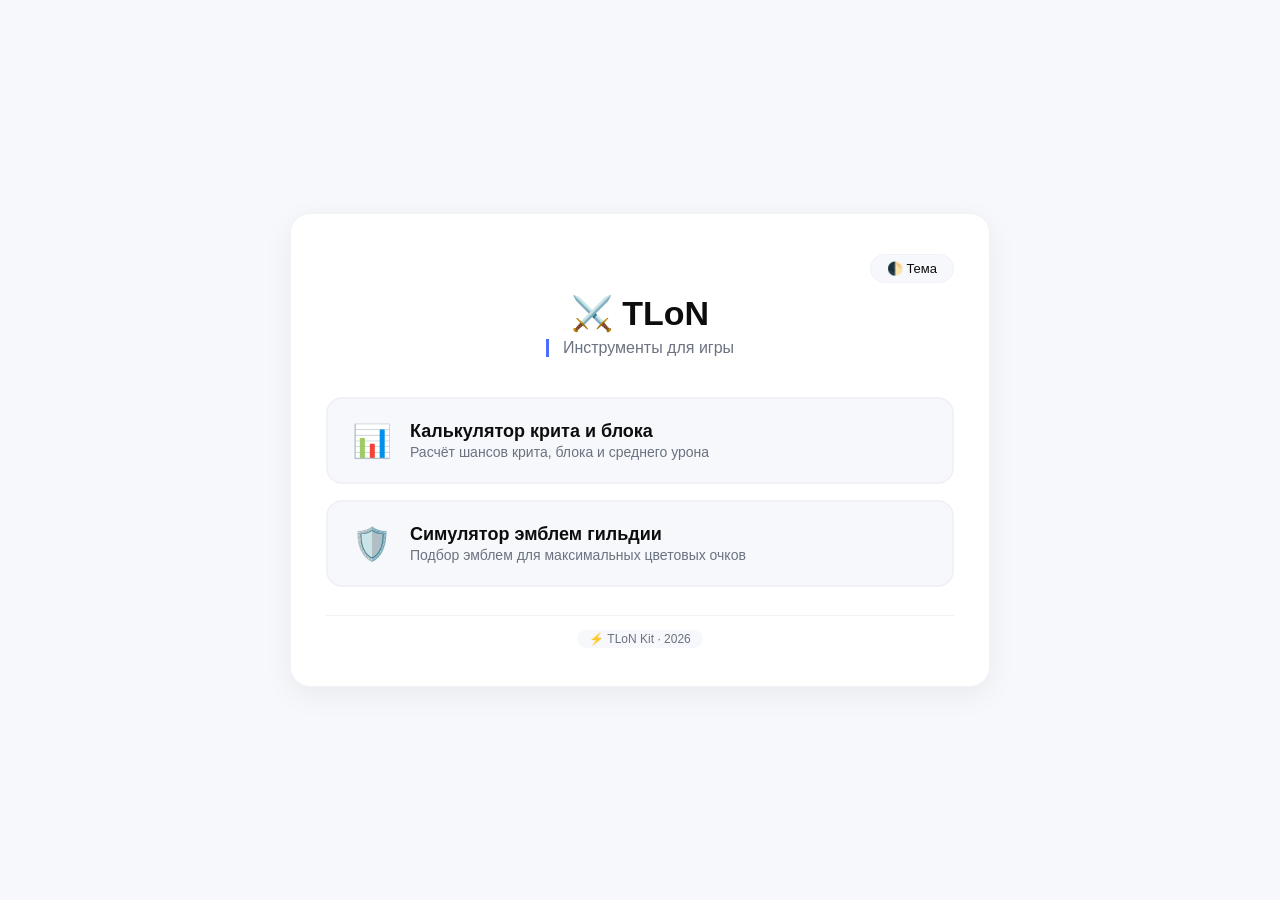
==== commit e0e2c2ef: "Add files via upload" ====
--- a/index.html
+++ b/index.html
@@ -3,120 +3,183 @@
 <head>
     <meta charset="UTF-8">
     <meta name="viewport" content="width=device-width, initial-scale=1.0">
-    <title>TLoN Калькулятор</title>
-    <link rel="stylesheet" href="style.css">
+    <title>TLoN — Инструменты</title>
+    <style>
+        /* ========== ОСНОВНЫЕ СТИЛИ (как в калькуляторе) ========== */
+        :root {
+            --bg: #f6f8fb;
+            --card: #fff;
+            --border: #f0f2f5;
+            --text: #0d0d0d;
+            --text2: #1f2937;
+            --text3: #6b7280;
+            --shadow: 0 8px 30px rgba(0,0,0,0.06);
+            --player-border: #4d6bfe;
+        }
+        [data-theme="dark"] {
+            --bg: #1a1a2e;
+            --card: #16213e;
+            --border: #2a2a4a;
+            --text: #e8e8f0;
+            --text2: #c8c8d8;
+            --text3: #8888aa;
+            --shadow: 0 8px 30px rgba(0,0,0,0.3);
+        }
+        * { box-sizing: border-box; margin: 0; padding: 0; }
+        body {
+            font-family: 'Segoe UI', sans-serif;
+            background: var(--bg);
+            display: flex;
+            justify-content: center;
+            align-items: center;
+            min-height: 100vh;
+            padding: 20px;
+            transition: background .3s;
+        }
+        .container {
+            max-width: 700px;
+            width: 100%;
+            background: var(--card);
+            border-radius: 20px;
+            padding: 40px 35px;
+            box-shadow: var(--shadow);
+            border: 1px solid var(--border);
+            text-align: center;
+            transition: background .3s, border .3s;
+        }
+        .header {
+            display: flex;
+            justify-content: flex-end;
+            margin-bottom: 10px;
+        }
+        .theme-toggle {
+            background: var(--bg);
+            border: 1px solid var(--border);
+            color: var(--text);
+            padding: 6px 16px;
+            border-radius: 30px;
+            font-size: 13px;
+            cursor: pointer;
+            transition: .15s;
+        }
+        .theme-toggle:hover {
+            background: var(--border);
+        }
+        h1 {
+            font-size: 34px;
+            font-weight: 700;
+            color: var(--text);
+            margin-bottom: 6px;
+        }
+        .subhead {
+            font-size: 16px;
+            color: var(--text3);
+            margin-bottom: 32px;
+            border-left: 3px solid #4d6bfe;
+            padding-left: 14px;
+            display: inline-block;
+        }
+        .tools {
+            display: flex;
+            flex-direction: column;
+            gap: 16px;
+            margin-top: 8px;
+        }
+        .tool-card {
+            background: var(--bg);
+            border-radius: 16px;
+            padding: 22px 24px;
+            border: 2px solid var(--border);
+            transition: .2s;
+            text-decoration: none;
+            color: var(--text);
+            display: flex;
+            align-items: center;
+            gap: 18px;
+            text-align: left;
+        }
+        .tool-card:hover {
+            border-color: #4d6bfe;
+            transform: translateY(-2px);
+            box-shadow: 0 4px 16px rgba(77, 107, 254, 0.08);
+        }
+        .tool-icon {
+            font-size: 32px;
+            flex-shrink: 0;
+        }
+        .tool-info h2 {
+            font-size: 18px;
+            font-weight: 600;
+            margin-bottom: 2px;
+            color: var(--text);
+        }
+        .tool-info p {
+            font-size: 14px;
+            color: var(--text3);
+            margin: 0;
+        }
+        .footer {
+            margin-top: 28px;
+            font-size: 12px;
+            color: var(--text3);
+            border-top: 1px solid var(--border);
+            padding-top: 16px;
+        }
+        .footer span {
+            background: var(--bg);
+            padding: 2px 12px;
+            border-radius: 30px;
+        }
+        @media (max-width: 500px) {
+            .container { padding: 24px 18px; }
+            h1 { font-size: 26px; }
+            .tool-card { flex-direction: column; text-align: center; gap: 8px; padding: 18px; }
+            .tool-icon { font-size: 28px; }
+        }
+    </style>
 </head>
 <body>
-    <div class="calculator">
+    <div class="container">
         <div class="header">
-            <h1>⚔️ TLoN Калькулятор</h1>
-            <div style="display:flex;gap:12px;align-items:center;">
-                <span class="status-indicator"><span class="status-dot" id="statusDot"></span><span id="statusText">Автосохранение</span></span>
-                <button class="theme-toggle" id="themeBtn">🌓 Тема</button>
-            </div>
+            <button class="theme-toggle" id="themeBtn">🌓 Тема</button>
         </div>
-        <div class="subhead">Крит, Блок и Урон · все расчёты обновляются автоматически</div>
+        <h1>⚔️ TLoN</h1>
+        <div class="subhead">Инструменты для игры</div>
 
-        <div class="target-row">
-            <label>🎯 Целевой средний урон:</label>
-            <input type="number" id="targetDmg" value="0" step="any">
-            <span class="target-hint">% от базового</span>
+        <div class="tools">
+            <a href="calc/index.html" class="tool-card">
+                <span class="tool-icon">📊</span>
+                <div class="tool-info">
+                    <h2>Калькулятор крита и блока</h2>
+                    <p>Расчёт шансов крита, блока и среднего урона</p>
+                </div>
+            </a>
+            <a href="sim/index.html" class="tool-card">
+                <span class="tool-icon">🛡️</span>
+                <div class="tool-info">
+                    <h2>Симулятор эмблем гильдии</h2>
+                    <p>Подбор эмблем для максимальных цветовых очков</p>
+                </div>
+            </a>
         </div>
 
-        <!-- СИНЯЯ РАМКА — ВСЕ ТВОИ СТАТЫ -->
-        <div class="stat-group player-group" style="margin-bottom:28px;">
-            <h3>🧙 Ваши статы <span class="badge">вы</span></h3>
-            <div class="two-col" style="margin-bottom:0;">
-                <div>
-                    <h4 style="font-size:13px;color:var(--text3);margin-bottom:10px;font-weight:500;">⚔️ Атакующие</h4>
-                    <div class="stat-row"><label title="Шанс Крита в основном зависит от значения Крита. Шанс срабатывания Крита при атаке, при срабатывании Крита может нанести 150% УРН.">Шанс Крита</label><input type="number" id="cr" value="0" step="any"><span class="unit">%</span><span class="upgrade-need" id="need_cr"></span></div>
-                    <div class="stat-row"><label title="Увеличивает УРН при срабатывании собственного Крита. База: 150%.">УРН Крита</label><input type="number" id="cdmg" value="0" step="any"><span class="unit">%</span><span class="upgrade-need" id="need_cdmg"></span></div>
-                    <div class="stat-row"><label title="Шанс Уничтожения в основном зависит от значения Уничтожения. Взаимно нейтрализует Шанс Блока, может снизить Шанс Блока противника.">Уничтожение</label><input type="number" id="br" value="0" step="any"><span class="unit">%</span><span class="upgrade-need" id="need_br"></span></div>
-                    <div class="stat-row"><label title="При нанесении УРН цели, если цель активирует эффект Блока, сокращение УРН уменьшается на значение Игнора Блока.">Игнор. Блока</label><input type="number" id="ig" value="0" step="any"><span class="unit">%</span><span class="upgrade-need" id="need_ig"></span></div>
-                    <div class="stat-row"><label title="При нанесении УРН по цели, если цель активирует эффект Блока, уменьшает количество ОЗ, восстанавливаемого при Блоке.">Подавл. Леч. Блока</label><input type="number" id="brs" value="0" step="any"><span class="unit">%</span><span class="upgrade-need" id="need_brs"></span></div>
-                </div>
-                <div>
-                    <h4 style="font-size:13px;color:var(--text3);margin-bottom:10px;font-weight:500;">🛡️ Защитные</h4>
-                    <div class="stat-row"><label title="Шанс Иммун. Крита в основном зависит от значения Прочности. Взаимно нейтрализует Шанс Крита, может снизить шанс получения по себе Крита.">Иммун. к Криту</label><input type="number" id="def_cr" value="0" step="any"><span class="unit">%</span></div>
-                    <div class="stat-row"><label title="Уменьшает получаемый от Крита УРН.">Сниж. УРН Крита</label><input type="number" id="def_cdmg" value="0" step="any"><span class="unit">%</span></div>
-                    <div class="stat-row"><label title="Шанс Блока в основном зависит от значения Блока. Вероятность срабатывания Блока при получении УРН, когда Блок срабатывает, получаемый УРН уменьшается на 50%.">Шанс Блока</label><input type="number" id="def_blk" value="0" step="any"><span class="unit">%</span></div>
-                    <div class="stat-row"><label title="При срабатывании своего Блока, получаемый УРН снижается в определённой пропорции. База: 50%.">Сниж. УРН Блока</label><input type="number" id="def_bdr" value="0" step="any"><span class="unit">%</span></div>
-                    <div class="stat-row"><label title="При срабатывании своего Блока, может восстановить ОЗ, равное проценту нанесённого блоком урона. База: 100%.">Лечение Блока</label><input type="number" id="def_brecov" value="0" step="any"><span class="unit">%</span></div>
-                </div>
-            </div>
+        <div class="footer">
+            <span>⚡ TLoN Kit · 2026</span>
         </div>
-
-        <!-- КРАСНАЯ РАМКА — ВСЕ СТАТЫ ПРОТИВНИКА -->
-        <div class="stat-group enemy-group" style="margin-bottom:28px;">
-            <h3>👹 Статы противника <span class="badge">противник</span></h3>
-            <div class="two-col" style="margin-bottom:0;">
-                <div>
-                    <h4 style="font-size:13px;color:var(--text3);margin-bottom:10px;font-weight:500;">⚔️ Атакующие</h4>
-                    <div class="stat-row"><label title="Шанс Крита противника.">Шанс Крита</label><input type="number" id="en_cr" value="0" step="any"><span class="unit">%</span></div>
-                    <div class="stat-row"><label title="УРН Крита противника. База: 150%.">УРН Крита</label><input type="number" id="en_cdmg" value="0" step="any"><span class="unit">%</span></div>
-                    <div class="stat-row"><label title="Уничтожение противника.">Уничтожение</label><input type="number" id="en_br" value="0" step="any"><span class="unit">%</span></div>
-                    <div class="stat-row"><label title="Игнор Блока противника.">Игнор. Блока</label><input type="number" id="en_ig" value="0" step="any"><span class="unit">%</span></div>
-                    <div class="stat-row"><label title="Подавление Лечения Блока противника.">Подавл. Леч. Блока</label><input type="number" id="en_brs" value="0" step="any"><span class="unit">%</span></div>
-                </div>
-                <div>
-                    <h4 style="font-size:13px;color:var(--text3);margin-bottom:10px;font-weight:500;">🛡️ Защитные</h4>
-                    <div class="stat-row"><label title="Иммунитет к Криту противника.">Иммун. к Криту</label><input type="number" id="en_def_cr" value="0" step="any"><span class="unit">%</span></div>
-                    <div class="stat-row"><label title="Снижение УРН Крита противника.">Сниж. УРН Крита</label><input type="number" id="en_def_cdmg" value="0" step="any"><span class="unit">%</span></div>
-                    <div class="stat-row"><label title="Шанс Блока противника.">Шанс Блока</label><input type="number" id="en_def_blk" value="0" step="any"><span class="unit">%</span></div>
-                    <div class="stat-row"><label title="Снижение УРН Блока противника.">Сниж. УРН Блока</label><input type="number" id="en_def_bdr" value="0" step="any"><span class="unit">%</span></div>
-                    <div class="stat-row"><label title="Лечение Блока противника.">Лечение Блока</label><input type="number" id="en_def_brecov" value="0" step="any"><span class="unit">%</span></div>
-                </div>
-            </div>
-        </div>
-
-        <div class="action-bar">
-            <button class="action-btn" id="resetBtn">↺ Сбросить</button>
-            <button class="action-btn green" id="exportBtn">📤 Сохранить как файл</button>
-            <button class="action-btn" id="importBtn">📥 Загрузить из файла</button>
-            <input type="file" id="importFile" accept=".json" style="display:none">
-            <span id="statusLabel" style="font-size:12px;color:var(--text3);display:flex;align-items:center;"></span>
-        </div>
-
-        <div class="results-grid">
-            <div class="results-panel">
-                <div class="panel-title">⚔️ Ваш урон по противнику <span class="badge">(вы → противник)</span></div>
-                <div class="stat-row"><label>🟡 Шанс крита</label><span class="value crit" id="myCrit">0.00%</span></div>
-                <div class="stat-row"><label>🔵 Шанс блока</label><span class="value block" id="myBlock">0.00%</span></div>
-                <div class="stat-row"><label>⚪ Обычный</label><span class="value normal" id="myNormal">0.00%</span></div>
-                <div class="stat-row damage-row"><label>💥 Средний урон</label><span class="value damage" id="myAvg">0.00%</span></div>
-            </div>
-            <div class="results-panel">
-                <div class="panel-title">🛡️ Урон противника по вам <span class="badge">(противник → вы)</span></div>
-                <div class="stat-row"><label>🟡 Шанс крита</label><span class="value crit" id="enemyCrit">0.00%</span></div>
-                <div class="stat-row"><label>🔵 Шанс блока</label><span class="value block" id="enemyBlock">0.00%</span></div>
-                <div class="stat-row"><label>⚪ Обычный</label><span class="value normal" id="enemyNormal">0.00%</span></div>
-                <div class="stat-row damage-row"><label>💥 Средний урон</label><span class="value damage" id="enemyAvg">0.00%</span></div>
-            </div>
-        </div>
-
-        <!-- ИТОГОВЫЙ АНАЛИЗ -->
-        <div class="analysis-container">
-            <div class="analysis-header">📊 Итоговый анализ</div>
-            <div class="analysis-body">
-                <div class="analysis-item">
-                    <span class="analysis-label">Чистый шанс крита (ваш крит − иммунитет противника) :</span>
-                    <span class="analysis-value" id="netCritDisplay">0.00%</span>
-                </div>
-                <div class="analysis-item">
-                    <span class="analysis-label">Чистый шанс блока (блок противника − ваше уничтожение) :</span>
-                    <span class="analysis-value" id="netBlockDisplay">0.00%</span>
-                </div>
-                <div class="analysis-conclusion good" id="analysisConclusion">
-                    ✅ Сумма чистых шансов (0.00%) ≤ 100%. Крит и блок не конкурируют. Вы можете свободно увеличивать оба параметра.
-                </div>
-            </div>
-        </div>
-
-        <div class="footer"><span>⚡ Все расчёты обновляются автоматически · 💾 Данные сохраняются в браузере</span></div>
     </div>
 
-    <div id="toast" class="toast"></div>
-
-    <script src="script.js"></script>
+    <script>
+        // Тёмная тема
+        function toggleTheme() {
+            const html = document.documentElement;
+            const current = html.getAttribute('data-theme');
+            const next = current === 'dark' ? 'light' : 'dark';
+            html.setAttribute('data-theme', next);
+            localStorage.setItem('tlon_main_theme', next);
+        }
+        const savedTheme = localStorage.getItem('tlon_main_theme');
+        if (savedTheme) document.documentElement.setAttribute('data-theme', savedTheme);
+        document.getElementById('themeBtn').addEventListener('click', toggleTheme);
+    </script>
 </body>
-</html>+</html>
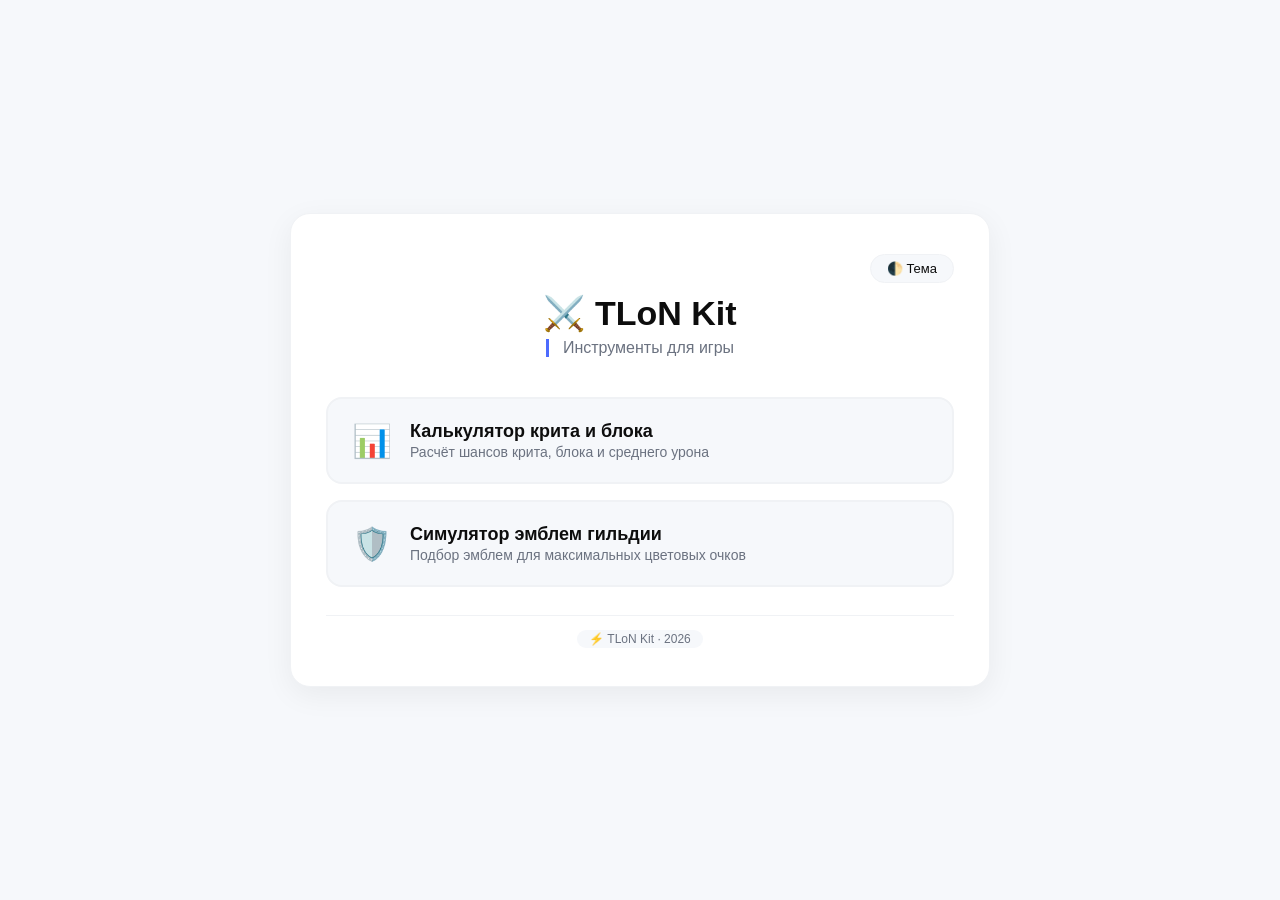
==== commit 8df968a9: "Update index.html" ====
--- a/index.html
+++ b/index.html
@@ -3,7 +3,7 @@
 <head>
     <meta charset="UTF-8">
     <meta name="viewport" content="width=device-width, initial-scale=1.0">
-    <title>TLoN — Инструменты</title>
+    <title>TLoN Kit — Инструменты</title>
     <style>
         /* ========== ОСНОВНЫЕ СТИЛИ (как в калькуляторе) ========== */
         :root {
@@ -143,7 +143,7 @@
         <div class="header">
             <button class="theme-toggle" id="themeBtn">🌓 Тема</button>
         </div>
-        <h1>⚔️ TLoN</h1>
+        <h1>⚔️ TLoN Kit</h1>
         <div class="subhead">Инструменты для игры</div>
 
         <div class="tools">
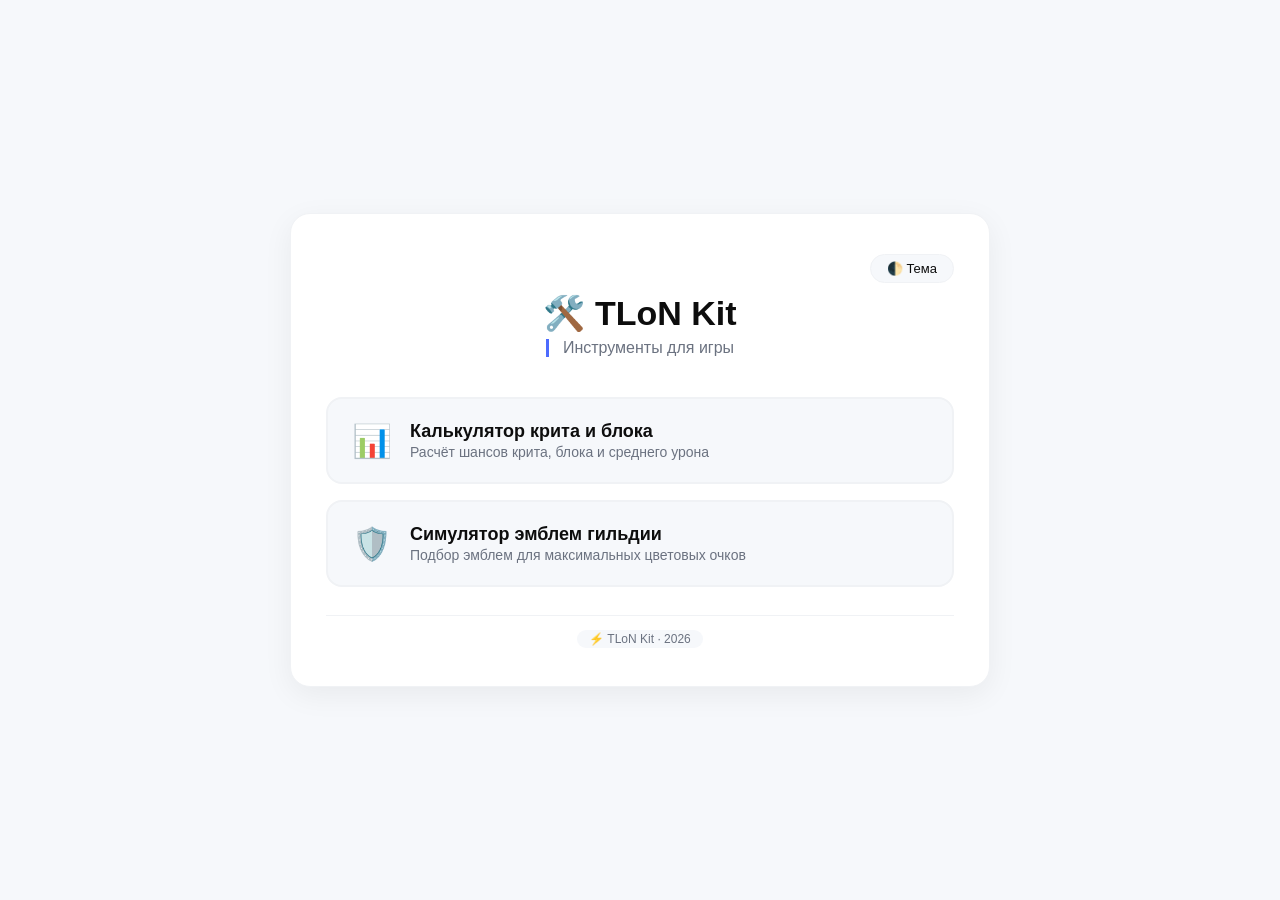
==== commit 0b376b97: "Update index.html" ====
--- a/index.html
+++ b/index.html
@@ -143,7 +143,7 @@
         <div class="header">
             <button class="theme-toggle" id="themeBtn">🌓 Тема</button>
         </div>
-        <h1>⚔️ TLoN Kit</h1>
+        <h1>🛠️ TLoN Kit</h1>
         <div class="subhead">Инструменты для игры</div>
 
         <div class="tools">
